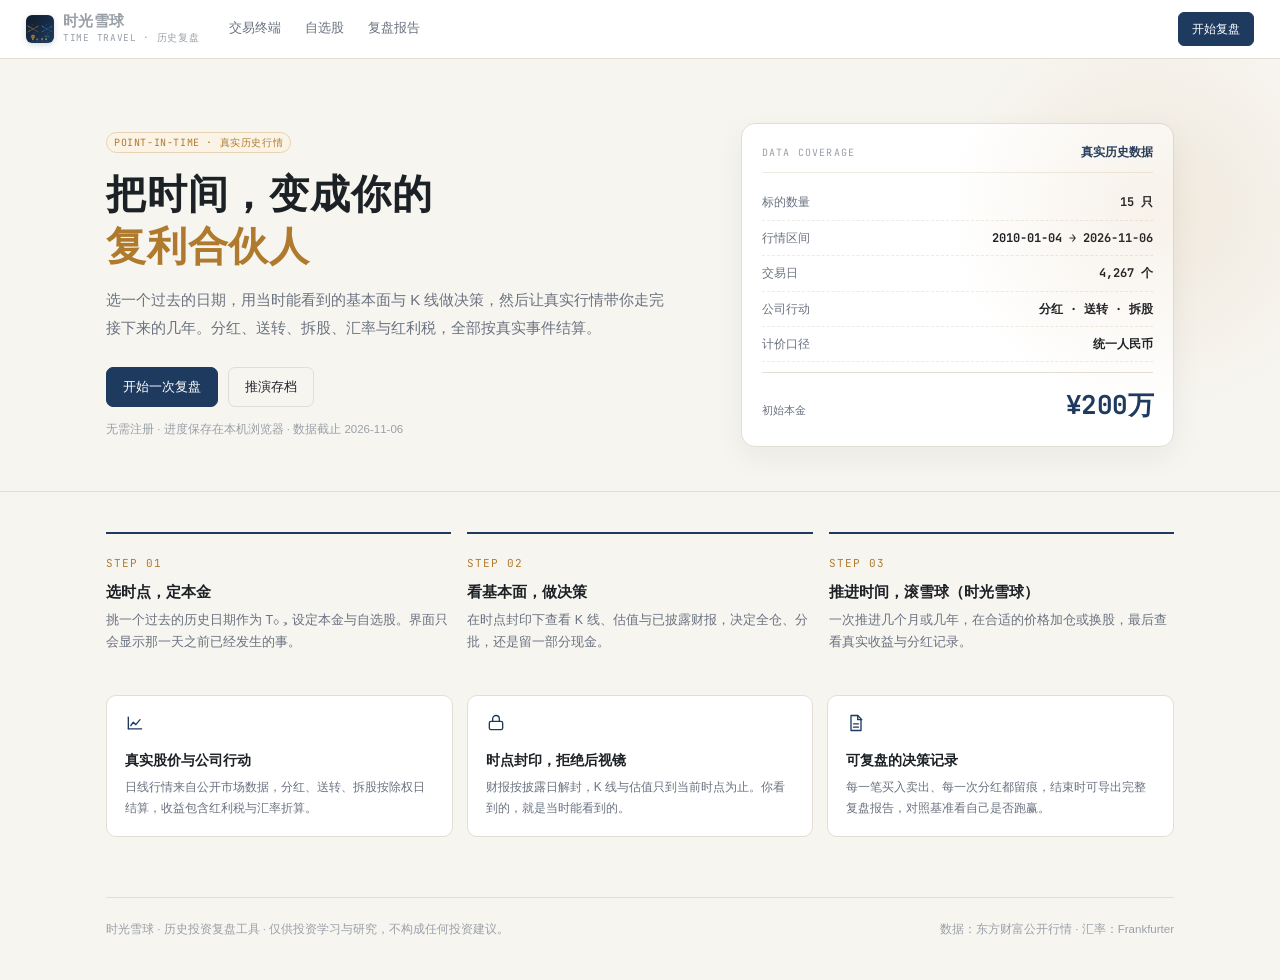
==== index.html @ 8feeda18 "自选股页新增标普500基准卡片：时点报价、日涨跌、近1年与复盘以来表现、90日迷你走势" ====
<!DOCTYPE html>
<html lang="zh-CN">
<head>
<meta charset="UTF-8">
<meta name="viewport" content="width=device-width, initial-scale=1.0">
<title>时光雪球 · 历史投资复盘</title>
<meta name="description" content="选一个过去的日期，用当时可见的基本面与 K 线做决策，让真实行情带你走完接下来的几年。">
<link rel="stylesheet" href="assets/css/app.css?v=20261208">
<link rel="icon" type="image/svg+xml" href="favicon.svg?v=20261208">
<link rel="icon" type="image/png" sizes="32x32" href="assets/img/favicon-32.png?v=20261208">
<link rel="icon" type="image/png" sizes="16x16" href="assets/img/favicon-16.png?v=20261208">
<link rel="apple-touch-icon" sizes="180x180" href="assets/img/apple-touch-icon.png?v=20261208">
<link rel="manifest" href="manifest.json?v=20261208">
<meta name="theme-color" content="#1E3A5F">
<meta name="apple-mobile-web-app-capable" content="yes">
<meta name="apple-mobile-web-app-status-bar-style" content="black-translucent">
<meta name="apple-mobile-web-app-title" content="时光雪球">
</head>
<body>

<header class="site-head" id="siteHead"></header>

<section class="hero">
  <div class="wrap hero-grid">
    <div>
      <span class="tag">POINT-IN-TIME · 真实历史行情</span>
      <h1>把时间，变成你的<br><em>复利合伙人</em></h1>
      <p class="lede">选一个过去的日期，用当时能看到的基本面与 K 线做决策，然后让真实行情带你走完接下来的几年。分红、送转、拆股、汇率与红利税，全部按真实事件结算。</p>
      <div class="actions">
        <a class="btn solid" href="setup.html" id="ctaStart">开始一次复盘</a>
        <a class="btn ghost hide" href="terminal.html" id="ctaResume">继续上次复盘</a>
        <button class="btn ghost" type="button" id="ctaSlots">推演存档</button>
      </div>
      <p class="hint">无需注册 · 进度保存在本机浏览器 · 数据截止 <span id="dataEnd">--</span></p>
    </div>
    <aside class="hero-panel">
      <div class="hp-head"><span>DATA COVERAGE</span><b id="hpState">真实历史数据</b></div>
      <div class="hp-row"><span>标的数量</span><b id="hpStocks">--</b></div>
      <div class="hp-row"><span>行情区间</span><b id="hpRange">--</b></div>
      <div class="hp-row"><span>交易日</span><b id="hpDays">--</b></div>
      <div class="hp-row"><span>公司行动</span><b>分红 · 送转 · 拆股</b></div>
      <div class="hp-row"><span>计价口径</span><b>统一人民币</b></div>
      <div class="hp-total"><span id="hpTotalLabel">初始本金</span><b id="hpTotal">--</b></div>
    </aside>
  </div>
</section>

<div class="wrap">
  <section class="steps">
    <div class="step">
      <div class="no">STEP 01</div>
      <h3>选时点，定本金</h3>
      <p>挑一个过去的历史日期作为 T₀，设定本金与自选股。界面只会显示那一天之前已经发生的事。</p>
    </div>
    <div class="step">
      <div class="no">STEP 02</div>
      <h3>看基本面，做决策</h3>
      <p>在时点封印下查看 K 线、估值与已披露财报，决定全仓、分批，还是留一部分现金。</p>
    </div>
    <div class="step">
      <div class="no">STEP 03</div>
      <h3>推进时间，滚雪球（时光雪球）</h3>
      <p>一次推进几个月或几年，在合适的价格加仓或换股，最后查看真实收益与分红记录。</p>
    </div>
  </section>

  <section class="features">
    <div class="feature">
      <svg viewBox="0 0 24 24"><path d="M4 19V5"/><path d="M4 19h16"/><path d="M7 15l3-4 3 3 5-6"/></svg>
      <h4>真实股价与公司行动</h4>
      <p>日线行情来自公开市场数据，分红、送转、拆股按除权日结算，收益包含红利税与汇率折算。</p>
    </div>
    <div class="feature">
      <svg viewBox="0 0 24 24"><rect x="4" y="10" width="16" height="10" rx="2"/><path d="M8 10V7a4 4 0 0 1 8 0v3"/></svg>
      <h4>时点封印，拒绝后视镜</h4>
      <p>财报按披露日解封，K 线与估值只到当前时点为止。你看到的，就是当时能看到的。</p>
    </div>
    <div class="feature">
      <svg viewBox="0 0 24 24"><path d="M6 3h8l4 4v14H6z"/><path d="M14 3v5h5"/><path d="M9 13h6M9 17h6"/></svg>
      <h4>可复盘的决策记录</h4>
      <p>每一笔买入卖出、每一次分红都留痕，结束时可导出完整复盘报告，对照基准看自己是否跑赢。</p>
    </div>
  </section>

  <footer class="foot">
    <span>时光雪球 · 历史投资复盘工具 · 仅供投资学习与研究，不构成任何投资建议。</span>
    <span>数据：东方财富公开行情 · 汇率：Frankfurter</span>
  </footer>
</div>

<div id="toast"></div>

<script src="assets/js/store.js?v=20261208"></script>
<script src="assets/js/market.js?v=20261208"></script>
<script src="assets/js/glossary.js?v=20261208"></script>
<script src="assets/js/engine.js?v=20261208"></script>
<script src="assets/js/ui.js?v=20261208"></script>
<script src="assets/js/pages/home.js?v=20261208"></script>
</body>
</html>
---- assets/css/app.css ----
/* 滚雪球 · 历史投资复盘 — 设计系统 */
@font-face{font-family:"JBMono";src:url("../fonts/JetBrainsMono-Regular.ttf") format("truetype");font-weight:400;font-display:swap}
@font-face{font-family:"JBMono";src:url("../fonts/JetBrainsMono-Bold.ttf") format("truetype");font-weight:700;font-display:swap}

:root{
  --bg:#F7F5F0;
  --bg2:#FFFFFF;
  --ink:#1C2126;
  --muted:#6A7280;
  --faint:#9AA0A8;
  --rule:#E3DED3;
  --rule2:#EFEBE2;
  --accent:#1E3A5F;
  --accent2:#B07A2E;
  --accent-soft:#EDF1F6;
  --accent2-soft:#FAF3E6;
  --up:#C0453B;
  --down:#2E7D5B;
  --mono:"JBMono","SF Mono",Menlo,Consolas,monospace;
  --sans:-apple-system,BlinkMacSystemFont,"PingFang SC","Hiragino Sans GB","Microsoft YaHei",sans-serif;
  --radius:10px;
  --shadow:0 10px 30px rgba(28,33,38,.06);
}

*{margin:0;padding:0;box-sizing:border-box}
html{scroll-behavior:smooth}
body{font-family:var(--sans);background:var(--bg);color:var(--ink);font-size:14px;line-height:1.7;-webkit-font-smoothing:antialiased}
a{color:var(--accent);text-decoration:none}
a:hover{text-decoration:underline}
button{font-family:inherit;cursor:pointer}
input,select{font-family:inherit}
::selection{background:var(--accent-soft)}
.up{color:var(--up)!important}
.down{color:var(--down)!important}
.mono{font-family:var(--mono)}
.hide{display:none!important}

/* ---------- 公共头部 ---------- */
.site-head{position:sticky;top:0;z-index:50;background:rgba(255,255,255,.94);backdrop-filter:blur(8px);border-bottom:1px solid var(--rule)}
.head-in{max-width:1440px;margin:0 auto;display:flex;align-items:center;gap:18px;padding:10px 26px;min-height:58px}
.brand{display:flex;align-items:center;gap:9px;color:var(--accent);flex:0 0 auto}
.brand svg{width:22px;height:22px;stroke:currentColor;fill:none;stroke-width:1.7;stroke-linecap:round;stroke-linejoin:round}
.brand img{width:28px;height:28px;border-radius:6px;object-fit:contain;box-shadow:0 2px 6px rgba(30,58,95,.18);background:var(--bg2)}
.brand b{font-size:15px;font-weight:800;letter-spacing:.4px;display:block;line-height:1.2}
.brand span{font-family:var(--mono);font-size:9.5px;color:var(--faint);letter-spacing:.7px;display:block}
.nav{display:flex;gap:2px;flex:1 1 auto;min-width:0;overflow-x:auto;scrollbar-width:none}
.nav::-webkit-scrollbar{display:none}
.nav a{color:var(--muted);font-size:12.5px;padding:5px 11px;border-radius:6px;white-space:nowrap}
.nav a:hover{background:var(--rule2);color:var(--ink);text-decoration:none}
.nav a.on{color:var(--accent);background:var(--accent-soft);font-weight:600}
.head-meta{display:flex;align-items:center;gap:14px;flex:0 0 auto}
.hm{text-align:right;line-height:1.35}
.hm span{display:block;font-size:9.5px;color:var(--faint);letter-spacing:.5px}
.hm b{font-family:var(--mono);font-size:13px;color:var(--ink);font-weight:700}
.hm b.accent{color:var(--accent)}
.hm b.up{color:var(--up)}
.hm b.down{color:var(--down)}
.head-cta{font-size:12px;padding:6px 13px;border-radius:6px;background:var(--accent);color:#fff;border:1px solid var(--accent);white-space:nowrap}
.head-cta:hover{background:#18304E;text-decoration:none}

/* ---------- 通用 ---------- */
.wrap{max-width:1120px;margin:0 auto;padding:0 26px}
.btn{display:inline-flex;align-items:center;justify-content:center;gap:6px;border:1px solid var(--rule);background:#fff;color:var(--ink);font-size:13px;padding:8px 16px;border-radius:7px;transition:all .15s}
.btn:hover{border-color:#C8BFAB;text-decoration:none}
.btn.solid{background:var(--accent);border-color:var(--accent);color:#fff}
.btn.solid:hover{background:#18304E}
.btn.gold{background:var(--accent2);border-color:var(--accent2);color:#fff}
.btn.gold:hover{background:#976726}
.btn.ghost{background:transparent}
.btn:disabled{opacity:.45;cursor:not-allowed}
.btn svg{width:14px;height:14px;stroke:currentColor;fill:none;stroke-width:1.8;stroke-linecap:round;stroke-linejoin:round}
.small{font-size:11.5px;color:var(--muted)}
.tag{display:inline-flex;align-items:center;gap:4px;font-family:var(--mono);font-size:10px;letter-spacing:.6px;color:var(--accent2);border:1px solid #E7D3B3;background:var(--accent2-soft);padding:1px 7px;border-radius:99px}
.card{background:var(--bg2);border:1px solid var(--rule);border-radius:var(--radius)}
.sec-title{display:flex;align-items:baseline;justify-content:space-between;gap:12px;margin-bottom:12px}
.sec-title h2{font-size:17px;font-weight:800;letter-spacing:.3px}
.sec-title p{font-size:12px;color:var(--muted)}

/* ---------- 首页 ---------- */
.hero{padding:64px 0 44px;border-bottom:1px solid var(--rule);position:relative;overflow:hidden}
.hero::after{content:"";position:absolute;right:-80px;top:-60px;width:420px;height:420px;border-radius:50%;background:radial-gradient(circle,rgba(176,122,46,.10),transparent 68%);pointer-events:none}
.hero-grid{display:grid;grid-template-columns:minmax(0,1.15fr) minmax(0,.85fr);gap:48px;align-items:center}
.hero h1{font-size:40px;line-height:1.28;font-weight:800;letter-spacing:.8px;margin:16px 0 14px}
.hero h1 em{font-style:normal;color:var(--accent2)}
.hero .lede{font-size:15px;color:var(--muted);max-width:560px;line-height:1.85}
.hero .actions{display:flex;gap:10px;margin-top:26px;flex-wrap:wrap}
.hero .hint{margin-top:13px;font-size:11.5px;color:var(--faint)}
.hero-panel{background:#fff;border:1px solid var(--rule);border-radius:14px;box-shadow:var(--shadow);padding:18px 20px}
.hp-head{display:flex;align-items:center;justify-content:space-between;border-bottom:1px solid var(--rule2);padding-bottom:10px;margin-bottom:12px}
.hp-head span{font-family:var(--mono);font-size:10px;letter-spacing:1.2px;color:var(--faint)}
.hp-head b{font-size:12px;color:var(--accent)}
.hp-row{display:flex;justify-content:space-between;align-items:center;padding:7px 0;border-bottom:1px dashed var(--rule2);font-size:12px}
.hp-row:last-child{border-bottom:0}
.hp-row span{color:var(--muted)}
.hp-row b{font-family:var(--mono);font-weight:700}
.hp-total{display:flex;justify-content:space-between;align-items:baseline;margin-top:10px;padding-top:10px;border-top:1px solid var(--rule)}
.hp-total span{font-size:11px;color:var(--muted)}
.hp-total b{font-family:var(--mono);font-size:26px;color:var(--accent);letter-spacing:-.5px}
.steps{display:grid;grid-template-columns:repeat(3,1fr);gap:16px;padding:40px 0 8px}
.step{padding:20px 0 0;border-top:2px solid var(--accent)}
.step .no{font-family:var(--mono);font-size:11px;color:var(--accent2);letter-spacing:1px}
.step h3{font-size:15px;margin:7px 0 5px;font-weight:700}
.step p{font-size:12.5px;color:var(--muted);line-height:1.75}
.features{display:grid;grid-template-columns:repeat(3,1fr);gap:14px;padding:34px 0 60px}
.feature{background:#fff;border:1px solid var(--rule);border-radius:var(--radius);padding:17px 18px}
.feature svg{width:20px;height:20px;stroke:var(--accent);fill:none;stroke-width:1.6;stroke-linecap:round;stroke-linejoin:round;margin-bottom:9px}
.feature h4{font-size:13.5px;margin-bottom:4px}
.feature p{font-size:12px;color:var(--muted);line-height:1.75}
.foot{border-top:1px solid var(--rule);padding:22px 0 40px;font-size:11.5px;color:var(--faint);display:flex;justify-content:space-between;gap:16px;flex-wrap:wrap}

/* ---------- 新建复盘 ---------- */
.setup{max-width:780px;margin:0 auto;padding:44px 26px 70px}
.setup h1{font-size:26px;font-weight:800;letter-spacing:.5px}
.setup > p{color:var(--muted);font-size:13px;margin:6px 0 26px}
.form-card{background:#fff;border:1px solid var(--rule);border-radius:12px;padding:22px 24px;margin-bottom:14px}
.form-card h2{font-size:13px;font-weight:700;letter-spacing:.4px;margin-bottom:14px;display:flex;align-items:center;gap:8px}
.form-card h2 .no{font-family:var(--mono);font-size:10.5px;color:var(--accent2)}
.field-row{display:grid;grid-template-columns:1fr 1fr;gap:16px}
.field{display:flex;flex-direction:column;gap:5px}
.field label{font-size:11px;color:var(--muted);letter-spacing:.4px}
.field input{font-family:var(--mono);font-size:13px;padding:8px 10px;border:1px solid var(--rule);border-radius:6px;background:#FCFBF8;color:var(--ink)}
.field input:focus{outline:none;border-color:var(--accent);background:#fff}
.field .sub{font-size:10.5px;color:var(--faint)}
.pick-search{position:relative;margin-bottom:10px}
.pick-search input{width:100%;padding:8px 10px;border:1px solid var(--rule);border-radius:6px;background:#FCFBF8;font-size:12px}
.pick-search input:focus{outline:none;border-color:var(--accent);background:#fff}
.pick-results{position:absolute;left:0;right:0;top:calc(100% + 4px);z-index:20;background:#fff;border:1px solid var(--rule);border-radius:8px;box-shadow:var(--shadow);max-height:240px;overflow-y:auto}
.pick-results.hide{display:none}
.pick-row{display:flex;align-items:center;gap:8px;padding:8px 12px;font-size:12px;cursor:pointer;border-bottom:1px solid var(--rule2)}
.pick-row:last-child{border-bottom:0}
.pick-row:hover{background:#FBFAF6}
.pick-row b{font-weight:600}
.pick-row span{font-family:var(--mono);font-size:10px;color:var(--faint)}
.pick-row em{margin-left:auto;font-style:normal;font-size:11px;color:var(--accent)}
.chips{display:flex;flex-wrap:wrap;gap:7px}
.pick-chip{display:inline-flex;align-items:center;gap:7px;border:1px solid var(--rule);background:#FBFAF7;border-radius:99px;padding:4px 6px 4px 11px;font-size:11.5px}
.pick-chip b{font-weight:600}
.pick-chip span{font-family:var(--mono);font-size:9.5px;color:var(--faint)}
.pick-chip button{border:0;background:transparent;color:var(--faint);font-size:14px;line-height:1;padding:0 3px}
.pick-chip button:hover{color:var(--up)}
.setup-actions{display:flex;justify-content:space-between;align-items:center;gap:14px;margin-top:20px}
.setup-actions .tip{font-size:11px;color:var(--faint)}
.form-card .sub.inline{font-size:10.5px;color:var(--faint);font-weight:400;margin-left:6px}

/* step 03 运行模式 */
.mode-row{display:grid;grid-template-columns:repeat(3,1fr);gap:10px}
.mode-item{border:1.5px solid var(--rule);border-radius:8px;padding:12px 14px;cursor:pointer;transition:border-color .15s,background .15s;display:flex;flex-direction:column;gap:3px}
.mode-item b{font-size:12.5px;color:var(--accent);font-weight:700}
.mode-item span{font-size:10.5px;color:var(--muted);line-height:1.5}
.mode-item input{display:none}
.mode-item.on{border-color:var(--accent);background:rgba(30,58,95,.05)}

.preset-box{margin-top:16px;border:1px dashed var(--rule);border-radius:8px;padding:12px 14px;background:#FBFAF7}
.preset-head{display:flex;justify-content:space-between;align-items:center;margin-bottom:8px;font-size:11px;color:var(--muted);font-weight:600}
.preset-note{font-size:10.5px;color:var(--faint);margin:10px 0 0;line-height:1.6}
.preset-list{display:flex;flex-direction:column;gap:8px}

.preset-row{border:1px solid var(--rule);border-radius:6px;padding:10px 12px;background:#fff;display:flex;align-items:center;gap:10px}
.preset-row .pr-toggle{width:14px;height:14px;accent-color:var(--accent);cursor:pointer}
.preset-row .pr-color{width:14px;height:14px;border-radius:3px;border:1px solid rgba(0,0,0,.12);flex-shrink:0}
.preset-row .pr-main{flex:1;min-width:0}
.preset-row .pr-main b{font-size:12px;color:var(--accent);display:block;margin-bottom:2px}
.preset-row .pr-main span{font-size:10.5px;color:var(--muted);line-height:1.5}
.preset-row .pr-del{border:0;background:transparent;color:var(--faint);font-size:15px;cursor:pointer;padding:0 4px}
.preset-row .pr-del:hover{color:var(--up)}
.preset-row.disabled{opacity:.45}

@media (max-width:640px){
  .mode-row{grid-template-columns:1fr}
}

/* ---------- 终端 ---------- */
.term{max-width:1440px;margin:0 auto;padding:12px 20px 16px;display:flex;flex-direction:column;gap:10px}
.acct-strip{display:grid;grid-template-columns:repeat(7,minmax(0,1fr)) auto;gap:10px;background:#fff;border:1px solid var(--rule);border-radius:10px;padding:10px 16px}
.god-bar{display:flex;align-items:center;gap:6px;flex-wrap:wrap;padding:7px 14px;border-top:1px solid var(--rule2);background:#FBFAF7;font-size:11px;color:var(--muted)}
.god-ttl{font-size:10px;letter-spacing:.5px;color:var(--accent);border:1px solid var(--accent-soft);background:var(--accent-soft);border-radius:4px;padding:2px 7px;font-weight:700}
.god-sel{height:26px;font-size:11px;padding:0 6px}
.god-x{width:62px;height:26px;font-family:var(--mono);font-size:11px;text-align:center;border:1px solid var(--rule);border-radius:5px;background:#fff;color:var(--ink)}
.god-op{color:var(--faint)}
.god-bar button{height:26px;padding:0 10px;font-size:11px;border:1px solid var(--rule);border-radius:5px;background:#fff;color:var(--muted);cursor:pointer}
.god-bar button:hover{border-color:var(--accent);color:var(--accent)}
.god-bar button.on{background:var(--accent);border-color:var(--accent);color:#fff}
.god-tip{margin-left:auto;font-size:10px;color:var(--faint)}
.acct{display:flex;flex-direction:column;gap:1px;min-width:0}
.acct span{font-size:9.5px;color:var(--faint);letter-spacing:.6px}
.acct b{font-family:var(--mono);font-size:15px;font-weight:700;white-space:nowrap;overflow:hidden;text-overflow:ellipsis}
.acct b.accent{color:var(--accent)}
.acct b.up{color:var(--up)}
.acct b.down{color:var(--down)}
.acct-opt{justify-content:center;align-items:flex-start;gap:4px;cursor:pointer;padding-left:12px;border-left:1px solid var(--rule)}
.acct-opt input{width:14px;height:14px;margin:0;accent-color:var(--accent);cursor:pointer}
.acct-opt i{font-style:normal;font-size:9.5px;color:var(--faint);letter-spacing:.4px;white-space:nowrap}
.timebar{display:flex;align-items:center;gap:12px;background:#fff;border:1px solid var(--rule);border-radius:10px;padding:9px 14px;flex-wrap:wrap}
.tb-date{display:flex;flex-direction:column;line-height:1.2;flex:0 0 auto}
.tb-date span{font-size:9px;color:var(--faint);letter-spacing:.6px}
.tb-date b{font-family:var(--mono);font-size:15px;color:var(--accent)}
.tb-slider{flex:1 1 240px;display:flex;align-items:center;gap:8px;min-width:150px}
.tb-slider input[type=range]{flex:1;accent-color:var(--accent);height:4px}
.tb-slider .end{font-family:var(--mono);font-size:9.5px;color:var(--faint)}
.tb-quick{display:flex;gap:5px;flex-wrap:wrap}
.tb-quick button{font-size:10.5px;padding:4px 9px;border:1px solid var(--rule);background:#fff;border-radius:5px;color:var(--muted)}
.tb-quick button:hover{border-color:var(--accent);color:var(--accent)}
.tb-quick button.gold{border-color:#E7D3B3;background:var(--accent2-soft);color:var(--accent2)}
.tb-quick input[type=date]{font-family:var(--mono);font-size:10.5px;border:1px solid var(--rule);background:#fff;border-radius:5px;padding:3px 6px;color:var(--accent)}
.tb-wait{display:flex;align-items:center;gap:3px;font-size:10px;color:var(--faint);border:1px solid var(--rule2);background:#FCFBF8;border-radius:5px;padding:2px 6px}
.tb-wait input[type=number]{width:34px;font-family:var(--mono);font-size:10.5px;border:1px solid var(--rule);background:#fff;border-radius:4px;padding:2px 3px;color:var(--ink);text-align:center}
.tb-wait button{font-size:10px;padding:3px 9px;border:1px solid var(--accent);background:var(--accent);color:#fff;border-radius:4px;line-height:1.3}
.tb-wait button:hover{background:#162C48}
.tb-quick button.play{border-color:#C6DDD2;background:#EDF5F0;color:#2E7D5B}
.tb-quick button.play.on{background:#2E7D5B;border-color:#2E7D5B;color:#fff}
.tb-quick button.play:hover{opacity:.88}
.wc-act button:disabled{opacity:.4;cursor:not-allowed}
.term-grid{display:grid;grid-template-columns:minmax(0,1fr) 340px;gap:10px;min-height:0;align-items:start}
.term-left{display:flex;flex-direction:column;gap:10px;min-width:0}
.chart-card{background:#fff;border:1px solid var(--rule);border-radius:10px;padding:10px 12px 4px;display:flex;flex-direction:column;min-height:0}
.chart-head{display:flex;align-items:flex-start;justify-content:space-between;gap:12px;flex-wrap:wrap;padding-bottom:6px}
.chart-head h1{font-size:13.5px;font-weight:700}
.chart-head p{font-size:10px;color:var(--faint);margin-top:2px}
.chart-tools{display:flex;align-items:center;gap:6px;flex-wrap:wrap}
.select{font-family:var(--mono);font-size:10.5px;border:1px solid var(--rule);background:#FBFAF7;border-radius:5px;padding:3px 6px;color:var(--accent);max-width:170px}
.seg{display:inline-flex;border:1px solid var(--rule);border-radius:6px;overflow:hidden;background:#fff}
.seg button{border:0;border-right:1px solid var(--rule);background:#fff;color:var(--muted);font-size:10px;padding:3px 8px}
.seg button:last-child{border-right:0}
.seg button.on{background:var(--accent);color:#fff}
.growth-period{align-self:center}
.growth-metric{display:flex;gap:8px;margin:10px 0 6px}
.growth-metric button{flex:1;text-align:left;border:1px solid var(--rule);background:#FBFAF7;border-radius:7px;padding:8px 10px;color:var(--muted);font-size:11px;font-family:var(--mono);line-height:1.4}
.growth-metric button b{display:block;font-size:15px;color:var(--ink);font-weight:600;margin-top:3px;font-family:var(--mono)}
.growth-metric button.on{border-color:var(--accent);background:#fff}
.growth-metric button.on b{color:var(--accent)}
.chip{font-family:var(--mono);font-size:9.5px;color:var(--muted);border:1px solid var(--rule);background:#FBFAF7;border-radius:4px;padding:1px 6px;white-space:nowrap}
.chip-tog{cursor:pointer;transition:color .15s,border-color .15s,background .15s}
.chip-tog:hover{color:var(--ink);border-color:var(--rule2)}
.chip-tog.on{color:var(--accent);border-color:rgba(30,58,95,.38);background:rgba(30,58,95,.06)}
.chip-tog.on::before{content:"";display:inline-block;width:9px;border-top:1.4px dashed #8A93A0;vertical-align:2px;margin-right:4px}
.legend-dot{display:inline-block;width:6px;height:6px;border-radius:50%;margin-right:3px;vertical-align:1px}
.legend-dot.b{background:var(--up)}
.legend-dot.s{background:var(--down)}
#chart{width:100%;height:440px}
.ledger{background:#fff;border:1px solid var(--rule);border-radius:10px;overflow:hidden;flex:0 0 196px;display:flex;flex-direction:column;min-width:0}
.term-left{min-width:0}
.ledger-head{display:flex;align-items:center;justify-content:space-between;gap:10px;padding:7px 12px;border-bottom:1px solid var(--rule2);background:#FBFAF7}
.tabs{display:flex;gap:2px}
.tabs button{border:0;background:transparent;color:var(--muted);font-size:11px;padding:3px 9px;border-radius:4px}
.tabs button.on{background:#fff;color:var(--accent);font-weight:600;box-shadow:0 1px 2px rgba(0,0,0,.06)}
.ledger-meta{font-family:var(--mono);font-size:9.5px;color:var(--faint)}
.ledger-body{flex:1 1 auto;overflow:auto}
.ledger table{width:100%;border-collapse:collapse;font-size:10.5px}
.ledger th{position:sticky;top:0;background:#fff;color:var(--faint);font-weight:600;font-size:9.5px;letter-spacing:.4px;text-align:left;padding:5px 10px;border-bottom:1px solid var(--rule2);white-space:nowrap;z-index:1}
.ledger td{padding:5px 10px;border-bottom:1px solid #F6F3EC;white-space:nowrap}
.ledger td.n,.ledger th.n{font-family:var(--mono);text-align:right}
.ledger td .code{font-family:var(--mono);font-size:9px;color:var(--faint);display:block;line-height:1.2}
.ledger .buy{color:var(--up);font-weight:600}
.ledger .sell{color:var(--down);font-weight:600}
.lbtn{font-size:9.5px;padding:2px 7px;border-radius:4px;border:1px solid var(--rule);background:#fff;color:var(--muted);margin-left:3px}
.lbtn.buy-b{color:var(--up);border-color:#E8C9C5}
.lbtn.sell-b{color:var(--down);border-color:#C6DDD2}
.empty{padding:18px;text-align:center;color:var(--faint);font-size:11px}

/* 右侧估值栏 */
.panel{background:#fff;border:1px solid var(--rule);border-radius:10px;padding:12px 14px}
.panel-head{display:flex;align-items:baseline;justify-content:space-between;gap:8px;margin:2px 0 8px}
.panel-head span{font-size:9.5px;letter-spacing:1.1px;color:var(--faint);font-family:var(--mono)}
.panel-head em{font-size:9px;color:var(--faint);font-style:normal}
.v-grid{display:grid;grid-template-columns:1fr 1fr;gap:7px}
.v-card{border:1px solid var(--rule2);border-radius:7px;padding:7px 9px;background:#FBFAF7}
.v-card .k{font-size:9.5px;color:var(--muted)}
.v-card .n{font-family:var(--mono);font-size:16px;font-weight:700;color:var(--accent);line-height:1.3}
.v-card .s{font-size:9px;color:var(--faint)}
/* ROE：当下 + 近 1/3/5 年 */
.roe-row{display:grid;grid-template-columns:1.05fr 1.95fr;gap:7px;margin-top:7px}
.roe-main{border:1px solid var(--rule2);border-radius:7px;padding:7px 9px;background:#FBFAF7}
.roe-main .k{font-size:9.5px;color:var(--muted)}
.roe-main .n{font-family:var(--mono);font-size:16px;font-weight:700;color:var(--accent);line-height:1.3}
.roe-main .s{font-size:9px;color:var(--faint)}
.roe-past{display:grid;grid-template-columns:repeat(3,1fr);border:1px solid var(--rule2);border-radius:7px;background:#FBFAF7;padding:7px 0}
.roe-past>div{padding:0 9px;border-left:1px dashed var(--rule2);display:flex;flex-direction:column;justify-content:center}
.roe-past>div:first-child{border-left:0}
.roe-past span{font-size:9px;color:var(--muted);line-height:1.3}
.roe-past b{font-family:var(--mono);font-size:14px;font-weight:700;color:var(--ink);line-height:1.35}
.roe-past i{font-size:8.5px;font-style:normal;color:var(--faint);line-height:1.2}
@media (max-width:720px){
  .roe-row{grid-template-columns:1fr}
  .roe-past{border-top:0}
}
#growth{height:104px;margin:2px 0 8px}
.table-wrap{max-height:150px;overflow:auto;border:1px solid var(--rule2);border-radius:6px;margin-bottom:10px}
.table-wrap table{width:100%;border-collapse:collapse;font-size:10px}
.table-wrap th{position:sticky;top:0;background:#FBFAF7;color:var(--faint);font-weight:600;text-align:left;padding:4px 8px;border-bottom:1px solid var(--rule2);white-space:nowrap;font-size:9px}
.table-wrap td{padding:4px 8px;border-bottom:1px solid #F6F3EC;white-space:nowrap}
.table-wrap td.n,.table-wrap th.n{font-family:var(--mono);text-align:right}
#curve{height:112px;margin-top:2px}

/* 底部交易条 */
.dock{position:sticky;bottom:0;z-index:40;background:rgba(255,255,255,.96);backdrop-filter:blur(8px);border-top:1px solid var(--rule);display:flex;align-items:center;gap:14px;padding:8px 22px;flex-wrap:wrap}
.dock .target{font-size:11px;color:var(--muted);flex:0 0 auto}
.dock .target b{color:var(--accent);font-size:12px}
.dock input[type=number]{width:86px;font-family:var(--mono);font-size:12px;padding:5px 7px;border:1px solid var(--rule);border-radius:5px;background:#FCFBF8;text-align:right}
.dock .act{font-size:12px;padding:6px 16px;border-radius:6px;border:1px solid var(--rule);background:#fff}
.dock .act.buy{color:var(--up);border-color:#E3BDB8}
.dock .act.buy:hover{background:#FDF4F3}
.dock .act.sell{color:var(--down);border-color:#BCD9CC}
.dock .act.sell:hover{background:#F2F9F5}
.dock .drip{margin-left:auto;display:flex;align-items:center;gap:6px;font-size:10.5px;color:var(--muted)}
.dock .drip input{accent-color:var(--accent)}
.dock .deal-info{flex:1 1 100%;display:flex;align-items:baseline;gap:16px;flex-wrap:wrap;font-family:var(--mono);font-size:11px;color:var(--muted);padding:0 2px 7px;border-bottom:1px solid var(--rule2);margin-bottom:1px}
.dock .deal-info b{color:var(--ink);font-weight:600}
.dock .deal-info .k{color:var(--faint);font-size:10px;font-family:inherit}
.dock .deal-info .warn{color:var(--up)}
.dock .deal-info .warn b{color:var(--up)}
.dock .deal-info .pos{color:var(--down)}
.dock a{font-size:11px}

/* ---------- 自选股页 ---------- */
.wl-page{max-width:1240px;margin:0 auto;padding:28px 24px 60px}
.wl-head{display:flex;align-items:flex-end;justify-content:space-between;gap:20px;flex-wrap:wrap;border-bottom:1px solid var(--rule);padding-bottom:16px;margin-bottom:18px}
.wl-head h1{font-size:24px;font-weight:800}
.wl-head p{font-size:12px;color:var(--muted);margin-top:3px}
.wl-search{position:relative;width:320px;max-width:100%}
.wl-search input{width:100%;padding:8px 10px;border:1px solid var(--rule);border-radius:6px;background:#fff;font-size:12px}
.wl-search input:focus{outline:none;border-color:var(--accent)}
.wl-meta{display:flex;justify-content:space-between;font-family:var(--mono);font-size:10.5px;color:var(--faint);margin-bottom:12px}
.wl-timebar{margin-bottom:12px}
.wl-grid{display:grid;grid-template-columns:repeat(auto-fill,minmax(262px,1fr));gap:12px}
.wcard{border:1px solid var(--rule);border-radius:10px;background:#fff;padding:14px 15px 12px;transition:border-color .15s,box-shadow .15s;display:flex;flex-direction:column}
.wcard:hover{border-color:#C8BFAB;box-shadow:var(--shadow)}
.wcard.on{border-color:var(--accent);box-shadow:inset 0 0 0 1px var(--accent)}
.wc-top{display:flex;align-items:baseline;gap:6px;flex-wrap:wrap}
.wc-top b{font-size:14px}
.wc-top span{font-family:var(--mono);font-size:9px;color:var(--faint)}
.wc-chg{margin-left:auto;font-family:var(--mono);font-size:10.5px}
.wc-price{font-family:var(--mono);font-size:25px;font-weight:700;letter-spacing:-.5px;margin:6px 0 9px;line-height:1.1}
.wc-price small{font-family:var(--sans);font-size:9.5px;color:var(--faint);font-weight:400;margin-left:4px}
.wc-fund{display:grid;grid-template-columns:repeat(3,1fr);gap:8px;border-top:1px dashed var(--rule2);padding-top:8px}
.wf{min-width:0}
.wf span{display:block;font-size:9px;color:var(--faint);letter-spacing:.3px;white-space:nowrap}
.wf b{display:block;font-family:var(--mono);font-size:14px;font-weight:700;line-height:1.3;color:var(--ink);letter-spacing:-.2px}
.wf em{display:block;font-family:var(--mono);font-size:9px;font-style:normal;color:var(--muted);white-space:nowrap}
.wc-mark{display:flex;align-items:center;gap:7px;margin-top:9px;flex-wrap:wrap;min-height:18px}
.badge{font-size:9.5px;padding:1px 7px;border-radius:20px;border:1px solid;line-height:1.65;white-space:nowrap}
.badge.low{color:var(--down);background:#EAF3EE;border-color:#C6DDD2}
.badge.mid{color:var(--accent);background:var(--accent-soft);border-color:#D3DEEC}
.badge.high{color:var(--up);background:#FBEDEB;border-color:#E8C9C5}
.badge.none{color:var(--faint);background:#FAF9F6;border-color:var(--rule)}
.wc-mark .grow{font-family:var(--mono);font-size:9px;color:var(--muted);white-space:nowrap;overflow:hidden;text-overflow:ellipsis}
.wc-hold{display:grid;grid-template-columns:repeat(3,1fr);gap:6px;border-top:1px dashed var(--rule2);padding-top:8px;margin-top:9px}
.wc-hold span{font-size:9px;color:var(--faint);white-space:nowrap}
.wc-hold b{display:block;font-family:var(--mono);font-size:11px;font-weight:600;color:var(--ink);letter-spacing:-.2px}
.wc-act{display:flex;gap:6px;margin-top:auto;padding-top:10px;align-items:center}
.wc-act button{font-size:10.5px;padding:3px 10px;border-radius:4px;border:1px solid var(--rule);background:#fff;color:var(--muted)}
.wc-act button.buy{color:var(--up);border-color:#E8C9C5}
.wc-act button.sell{color:var(--down);border-color:#C6DDD2}
.wc-act button.rm{margin-left:auto;color:var(--faint);border-color:transparent;background:transparent}
.wc-act button.rm:hover{color:var(--up)}
.wc-act .lot{font-family:var(--mono);font-size:9.5px;color:var(--faint)}
.idx-card{background:linear-gradient(180deg,#FBFAF6,#fff 62%);border-style:dashed;border-color:#DCD5C6}
.idx-spark{display:block;width:100%;height:44px;margin:0 0 8px}
.idx-spark polyline{fill:none;stroke:var(--accent);stroke-width:1.3;stroke-linejoin:round;opacity:.42}
.idx-stats{display:grid;grid-template-columns:repeat(3,1fr);gap:6px;border-top:1px dashed var(--rule2);padding-top:8px}
.idx-stats span{font-size:9px;color:var(--faint);white-space:nowrap}
.idx-stats b{display:block;font-family:var(--mono);font-size:11.5px;font-weight:600;color:var(--ink);letter-spacing:-.2px}
.idx-note{margin-top:8px;font-family:var(--mono);font-size:9px;color:var(--faint)}

/* ---------- 复盘页 ---------- */
.review{max-width:1180px;margin:0 auto;padding:30px 24px 70px}
.review-head{display:flex;align-items:flex-end;justify-content:space-between;gap:18px;flex-wrap:wrap;border-bottom:1px solid var(--rule);padding-bottom:18px;margin-bottom:18px}
.review-head h1{font-size:26px;font-weight:800;letter-spacing:.4px}
.review-head p{font-size:12px;color:var(--muted);margin-top:4px}
.rv-actions{display:flex;gap:8px;flex-wrap:wrap}
.kpis{display:grid;grid-template-columns:repeat(5,1fr);gap:10px;margin-bottom:14px}
.kpi{background:#fff;border:1px solid var(--rule);border-radius:9px;padding:12px 14px}
.kpi span{font-size:9.5px;color:var(--faint);letter-spacing:.5px;display:block}
.kpi b{font-family:var(--mono);font-size:22px;font-weight:700;color:var(--accent);letter-spacing:-.4px;display:block;margin-top:2px}
.kpi em{font-style:normal;font-size:10px;color:var(--muted)}
.rv-grid{display:grid;grid-template-columns:minmax(0,1.5fr) minmax(0,1fr);gap:12px;margin-bottom:14px}
.rv-card{background:#fff;border:1px solid var(--rule);border-radius:10px;padding:14px 16px}
.rv-card h3{font-size:11px;font-family:var(--mono);letter-spacing:.8px;color:var(--faint);font-weight:600;margin-bottom:10px;display:flex;justify-content:space-between;gap:8px}
.rv-card h3 span{font-family:var(--mono);font-size:10px;color:var(--faint);font-weight:400;letter-spacing:0}
#rvCurve{height:430px}
#rvMark{height:300px}
.rv-curve-card,.rv-ops-card{margin-bottom:14px}
.rv-ops{max-height:none}
.op-row{display:grid;grid-template-columns:96px minmax(0,1fr) auto;gap:14px;padding:10px 0;border-bottom:1px solid #F6F3EC;align-items:start}
.op-row:last-child{border-bottom:0}
.op-when{font-family:var(--mono);font-size:11px;color:var(--muted);line-height:1.5}
.op-when b{display:block;color:var(--ink);font-weight:600}
.op-when .tag{display:inline-block;margin-top:3px;font-size:9.5px;padding:1px 6px;border-radius:3px;background:var(--accent-soft);color:var(--accent);letter-spacing:.3px}
.op-when .tag.sell{background:#FBEAE8;color:var(--up)}
.op-main{font-size:12px;color:var(--ink);line-height:1.6}
.op-main .t{font-weight:600}
.op-main .q{font-family:var(--mono);font-size:11px;color:var(--muted);margin-left:6px}
.op-note{margin-top:3px;font-size:11px;color:var(--muted);line-height:1.65}
.op-note b{color:var(--ink);font-weight:600}
.op-amt{font-family:var(--mono);font-size:12px;color:var(--muted);text-align:right;white-space:nowrap}
.rv-list{max-height:300px;overflow:auto}
.rv-list table{width:100%;border-collapse:collapse;font-size:11px}
.rv-list th{position:sticky;top:0;background:#fff;color:var(--faint);font-weight:600;font-size:9.5px;text-align:left;padding:5px 8px;border-bottom:1px solid var(--rule2);white-space:nowrap}
.rv-list td{padding:5px 8px;border-bottom:1px solid #F6F3EC;white-space:nowrap}
.rv-list td.n,.rv-list th.n{font-family:var(--mono);text-align:right}
.rv-foot{margin-top:22px;display:flex;justify-content:space-between;gap:16px;flex-wrap:wrap;font-size:10.5px;color:var(--faint);border-top:1px solid var(--rule);padding-top:12px}
.rv-style{margin-bottom:14px}
.rv-style .sty-tags{display:flex;gap:6px;flex-wrap:wrap;margin-bottom:10px}
.rv-style .sty-tag{font-size:10.5px;padding:3px 9px;border-radius:20px;border:1px solid var(--rule);color:var(--muted);background:#FBFAF7}
.rv-style .sty-tag.hi{border-color:var(--accent);color:var(--accent);background:var(--accent-soft)}
.rv-style .sty-tag.warn{border-color:#D8C3A5;color:#8A5A1E;background:#FBF4E9}
.rv-style .sty-grid{display:grid;grid-template-columns:repeat(auto-fit,minmax(104px,1fr));gap:10px;margin-bottom:10px}
.rv-style .sty-item{min-width:0}
.rv-style .sty-item span{display:block;font-size:9px;color:var(--faint);letter-spacing:.5px}
.rv-style .sty-item b{font-family:var(--mono);font-size:14px;font-weight:700;color:var(--ink);white-space:nowrap}
.rv-style .sty-note{font-size:11px;line-height:1.7;color:var(--muted)}
.rv-style .sty-note b{color:var(--ink)}

/* toast */
#toast{position:fixed;left:50%;bottom:24px;transform:translateX(-50%) translateY(16px);background:#1C2126;color:#fff;font-size:12px;padding:9px 16px;border-radius:7px;box-shadow:0 8px 24px rgba(0,0,0,.18);opacity:0;pointer-events:none;transition:all .22s;z-index:100;max-width:90vw}
#toast.on{opacity:1;transform:translateX(-50%) translateY(0)}

/* ---------- 响应式 ---------- */
@media (max-width:1180px){
  .term-grid{grid-template-columns:minmax(0,1fr) 300px}
  .acct-strip{grid-template-columns:repeat(3,1fr)}
  .acct-opt{padding-left:0;border-left:0;grid-column:1/-1;flex-direction:row;align-items:center;gap:6px}
  .kpis{grid-template-columns:repeat(3,1fr)}
  .rv-grid{grid-template-columns:1fr}
}
@media (max-width:900px){
  .hero-grid{grid-template-columns:1fr;gap:26px}
  .hero h1{font-size:32px}
  .features,.steps{grid-template-columns:1fr}
  .term-grid{grid-template-columns:minmax(0,1fr)}
  .panel{max-height:none;order:2}
  .chart-card{min-height:460px}
  .head-meta .hm.opt{display:none}
  #curve{height:140px}
}
@media (max-width:640px){
  .head-in{padding:8px 14px;gap:10px}
  .brand span{display:none}
  .nav a{font-size:11.5px;padding:4px 8px}
  .head-meta .hm{display:none}
  .head-cta{padding:5px 10px;font-size:11px}
  .wrap,.setup,.wl-page,.review{padding-left:14px;padding-right:14px}
  .term{padding:8px 10px 12px}
  .hero{padding:36px 0 30px}
  .hero h1{font-size:27px}
  .acct-strip{grid-template-columns:repeat(3,minmax(0,1fr));padding:9px 11px;gap:8px}
  .acct b{font-size:12.5px;letter-spacing:-.2px}
  .timebar{padding:8px 10px;gap:8px}
  .tb-date{flex:1 1 100%}
  .tb-slider{order:6;flex:1 1 100%}
  .tb-slider .end{display:none}
  .timebar .tb-quick{order:7;flex-wrap:wrap}
  .tb-quick button{font-size:9.5px;padding:3px 7px}
  .chart-card{min-height:420px;padding:8px 8px 2px}
  #chart{height:340px}
  .ledger{flex:0 0 220px}
  .dock{padding:7px 10px;gap:6px}
  .dock .target{width:100%}
  .dock input[type=number]{width:74px}
  .dock .tb-quick{flex:1 1 auto;flex-wrap:wrap;gap:4px}
  .dock .tb-quick button{font-size:9.5px;padding:3px 7px}
  .dock .drip{margin-left:0}
  .dock .act{flex:1 1 64px}
  .dock .deal-info{gap:10px;font-size:10px;padding-bottom:5px}
  .kpis{grid-template-columns:repeat(2,1fr)}
  .kpi b{font-size:18px}
  .wl-grid{grid-template-columns:1fr}
  .field-row{grid-template-columns:1fr}
  .wl-search{width:100%}
  .review-head h1{font-size:21px}
}
@media print{
  .site-head,.dock,.rv-actions,.rv-foot,.curve-head button,.strat-list{display:none}
  body{background:#fff}
  .rv-card,.kpi{break-inside:avoid}
  .review{padding:0}
  #rvCurve{height:400px}
}

/* ---------- 自动策略弹窗与 chip ---------- */
.curve-head{display:flex;align-items:center;justify-content:space-between;margin-bottom:4px}
.curve-head h3{margin:0;font-size:13px;color:var(--accent);letter-spacing:.2px}
.strat-list{display:flex;flex-wrap:wrap;gap:6px;margin-bottom:8px}
.strat-chip{display:inline-flex;align-items:center;gap:7px;border:1px solid;border-radius:14px;padding:3px 9px 3px 7px;background:#fff;font-size:11px;font-family:var(--mono)}
.strat-chip .sw{width:10px;height:10px;border-radius:2px;flex:0 0 10px}
.strat-chip .sn{color:var(--ink);font-weight:500}
.strat-chip .sr{color:var(--faint)}
.strat-chip .sx{border:0;background:none;color:var(--faint);font-size:13px;padding:0 2px;cursor:pointer;line-height:1}
.strat-chip .sx:hover{color:var(--up)}
.strat-modal{width:min(520px,94vw);max-height:88vh;overflow:auto;background:#fff;border:1px solid var(--rule);border-radius:10px;padding:18px 20px 14px;box-shadow:0 20px 48px rgba(0,0,0,.18);font-size:12px;position:fixed;top:50%;left:50%;transform:translate(-50%,-50%)}
.strat-modal h4{margin:0 0 14px;font-size:14px;color:var(--accent)}
.strat-modal label{display:block;font-size:11px;color:var(--muted);margin-bottom:12px}
.strat-modal label > span{display:block;margin-bottom:6px}
.strat-modal label.thin{margin-bottom:12px}
.strat-modal input,.strat-modal select{width:100%;border:1px solid var(--rule);border-radius:5px;padding:6px 9px;font-family:var(--mono);font-size:12px;background:#fff;color:var(--ink);box-sizing:border-box}
.strat-modal input:focus,.strat-modal select:focus{outline:none;border-color:var(--accent)}
.strat-modal .seg{margin-bottom:10px}
.strat-modal .s-row{display:grid;grid-template-columns:1fr 1fr;gap:12px}
.strat-modal .s-row label{margin-bottom:10px}
.strat-modal .sell-block{background:var(--bg2);border-radius:6px;padding:10px 12px;margin:12px 0 8px;border:1px dashed var(--rule)}
.strat-modal .sell-head{font-size:11px;color:var(--accent);font-weight:600;margin-bottom:8px;letter-spacing:.5px}
.strat-modal .k.tiny{font-size:10px;color:var(--faint);display:block;margin-top:2px}
.strat-modal .s-note{font-size:10.5px;color:var(--faint);margin:6px 0 14px;padding:7px 10px;background:var(--bg2);border-radius:5px;border-left:2px solid var(--accent2-soft)}
.strat-modal .m-act{display:flex;justify-content:flex-end;gap:8px;margin-top:6px}
.strat-modal .btn{border:1px solid var(--accent);background:var(--accent);color:#fff;font-size:12px;padding:6px 16px;border-radius:6px;cursor:pointer}
.strat-modal .btn.ghost{background:#fff;color:var(--accent);border-color:var(--rule)}

/* 行情加载失败兜底 */
#loadFail{position:fixed;inset:0;z-index:200;display:flex;align-items:center;justify-content:center;background:rgba(247,245,240,.92);padding:20px}
#loadFail .lf-card{max-width:360px;background:#fff;border:1px solid var(--rule);border-radius:10px;padding:22px 24px;text-align:center;box-shadow:0 10px 30px rgba(22,28,36,.12)}
#loadFail b{display:block;font-size:14px;color:var(--accent);margin-bottom:8px}
#loadFail p{font-size:11.5px;color:var(--muted);line-height:1.7;margin:0 0 16px;word-break:break-all}
#loadFail button{border:1px solid var(--accent);background:var(--accent);color:#fff;font-size:12px;padding:7px 20px;border-radius:6px;cursor:pointer}

/* 策略弹窗：标的勾选 / 步进器 / 快捷金额 */
.strat-modal .fld{font-size:11px;color:var(--muted);margin-bottom:12px}
.strat-modal .fld > .fld-t{display:block;margin-bottom:6px}
.strat-modal .fld.thin{margin-bottom:12px}
.strat-modal .code-head,.strat-modal label > .code-head{display:flex;align-items:center;gap:8px;font-size:10.5px;color:var(--faint);margin-bottom:6px;font-weight:400}
.strat-modal .code-head button{border:1px solid var(--rule);background:#fff;color:var(--accent);font-size:10px;padding:2px 8px;border-radius:4px;cursor:pointer}
.strat-modal .code-head button:hover{border-color:var(--accent)}
.strat-modal .pick-codes,.strat-modal label > .pick-codes{display:flex;flex-wrap:wrap;gap:5px;margin-bottom:6px}
.strat-modal .code-chip{display:inline-flex;align-items:center;gap:4px;border:1px solid var(--rule);border-radius:4px;padding:4px 8px;font-size:11px;color:var(--muted);background:#fff;cursor:pointer;transition:all .12s;user-select:none}
.strat-modal .code-chip i{font-style:normal;font-size:9px;color:var(--faint)}
.strat-modal .code-chip:hover{border-color:var(--accent2)}
.strat-modal .code-chip.on{border-color:var(--accent);background:rgba(30,58,95,.06);color:var(--accent);font-weight:600}
.strat-modal .code-chip.on i{color:var(--accent2)}
.strat-modal .stepper,.strat-modal label > .stepper{display:flex;align-items:center;gap:4px}
.strat-modal .stepper input{flex:1;min-width:0;text-align:center}
.strat-modal .stepper button{width:26px;height:28px;border:1px solid var(--rule);background:#fff;border-radius:4px;cursor:pointer;color:var(--accent);font-size:13px;line-height:1;padding:0}
.strat-modal .stepper button:hover{border-color:var(--accent);background:rgba(30,58,95,.04)}
.strat-modal .quick-amt,.strat-modal label > .quick-amt{display:flex;gap:5px;flex-wrap:wrap;margin:6px 0 0}
.strat-modal .quick-amt button{border:1px solid var(--rule);background:#fff;color:var(--muted);font-size:10px;padding:2px 8px;border-radius:4px;cursor:pointer}
.strat-modal .quick-amt button:hover,.strat-modal .quick-amt button.on{border-color:var(--accent2);color:var(--accent2)}
.strat-modal .seg button{padding:5px 12px;font-size:11px}
.strat-modal .cond-list{display:flex;flex-direction:column;gap:6px;margin-bottom:8px}
.strat-modal .cond-row{display:flex;align-items:center;gap:8px;border:1px solid var(--rule);border-radius:5px;padding:5px 8px;background:#fff}
.strat-modal .cond-row input[type=checkbox]{width:13px;height:13px;min-width:13px;flex:none;margin:0;padding:0;accent-color:var(--accent);cursor:pointer}
.strat-modal .cr-name{flex:1;min-width:0;font-size:11px;color:var(--ink)}
.strat-modal .cr-op{flex:none;font-size:11px;color:var(--faint)}
.strat-modal .cond-row .stepper{flex:none;width:118px}
.strat-modal .cond-row .stepper input{padding:4px 6px;font-size:11px}
.strat-modal .cond-row .stepper button{width:22px;height:26px;font-size:12px}
.strat-modal .logic-line{display:flex;align-items:center;gap:8px}
.strat-modal .logic-line > span{flex:none;font-size:10.5px;color:var(--faint)}
.strat-modal .logic-line .seg{margin-bottom:0}
.strat-modal .chk-inline{display:flex;align-items:center;gap:6px;margin:0 0 10px;font-size:11px;color:var(--ink);cursor:pointer;line-height:1.5}
.strat-modal .chk-inline input{width:13px;height:13px;min-width:13px;padding:0;margin:0;accent-color:var(--accent);cursor:pointer}

/* ---------- 存档：时间栏按钮与弹窗 ---------- */
.tb-save{display:flex;gap:6px;align-items:center;flex:0 0 auto}
.tb-save button{font-size:10.5px;padding:4px 11px;border:1px solid var(--rule);background:#fff;border-radius:5px;color:var(--accent)}
.tb-save button:hover{border-color:var(--accent);background:var(--accent-soft)}
.mask{position:fixed;inset:0;z-index:90;display:none;align-items:center;justify-content:center;padding:18px;background:rgba(22,28,36,.42)}
.mask.on{display:flex}
.dlg{width:min(640px,100%);max-height:84vh;display:flex;flex-direction:column;background:var(--bg2);border:1px solid var(--rule);border-radius:12px;box-shadow:0 24px 60px rgba(22,28,36,.22)}
.dlg-head{display:flex;align-items:flex-start;justify-content:space-between;gap:12px;padding:15px 18px 11px;border-bottom:1px solid var(--rule2)}
.dlg-head b{font-size:14.5px;letter-spacing:.2px}
.dlg-head span{display:block;font-size:10.5px;color:var(--faint);margin-top:2px}
.dlg-x{border:0;background:none;font-size:19px;line-height:1;color:var(--faint);padding:0 4px}
.dlg-x:hover{color:var(--ink)}
.dlg-body{overflow:auto;padding:6px 12px}
.slot{display:flex;align-items:center;gap:10px;padding:9px 7px;border-bottom:1px dashed var(--rule2)}
.slot:last-child{border-bottom:0}
.slot-no{flex:0 0 24px;font-family:var(--mono);font-size:11px;color:var(--faint)}
.slot.on .slot-no{color:var(--accent2)}
.slot-meta{flex:1;min-width:0}
.slot-meta b{display:block;font-family:var(--mono);font-size:11.5px;font-weight:600;color:var(--ink)}
.slot-meta span{display:block;font-size:10.5px;color:var(--muted);white-space:nowrap;overflow:hidden;text-overflow:ellipsis}
.slot-meta em{font-style:normal}
.slot-ops{display:flex;gap:6px;flex:0 0 auto}
.slot-ops button{border:1px solid var(--rule);background:#fff;color:var(--accent);font-size:11px;padding:4px 10px;border-radius:6px}
.slot-ops button:hover:not(:disabled){border-color:var(--accent);background:var(--accent-soft)}
.slot-ops button:disabled{color:var(--faint);background:#FAF9F6;cursor:not-allowed}
.slot-ops .danger,.dlg-foot .danger{color:var(--up)}
.slot-ops .danger:hover:not(:disabled){border-color:var(--up);background:#FBEDEB}
.dlg-foot{display:flex;align-items:center;justify-content:space-between;gap:10px;padding:10px 18px;border-top:1px solid var(--rule2);font-size:10.5px;color:var(--muted)}
.dlg-foot .danger{border:1px solid var(--rule);background:#fff;font-size:11px;padding:4px 10px;border-radius:6px}
.dlg-foot .danger:hover:not(:disabled){border-color:var(--up);background:#FBEDEB}
.dlg-foot .danger:disabled{color:var(--faint);border-color:var(--rule2);cursor:not-allowed}
@media (max-width:640px){
  .dlg{max-height:90vh}
  .dlg-head{padding:13px 14px 10px}
  .dlg-body{padding:4px 8px}
  .slot{gap:8px;padding:9px 4px}
  .slot-no{flex:0 0 20px;font-size:10px}
  .slot-meta span{font-size:10px}
  .slot-ops button{padding:4px 8px;font-size:10.5px}
  .dlg-foot{flex-direction:column;align-items:flex-start;gap:8px;padding:10px 14px}
}

/* ---------- 周期工具（荀玉根七段 + 周金涛罗盘） ---------- */
.tb-opt{display:flex;gap:6px;align-items:center;flex:0 0 auto}
.tb-opt label{display:flex;align-items:center;gap:5px;font-size:10.5px;padding:4px 9px;border:1px solid var(--rule);background:#fff;border-radius:5px;color:var(--muted);cursor:pointer}
.tb-opt label:hover{border-color:var(--accent);color:var(--accent)}
.tb-opt input{accent-color:var(--accent);margin:0}
.tb-opt button{font-size:10.5px;padding:4px 11px;border:1px solid var(--rule);background:#fff;border-radius:5px;color:var(--accent)}
.tb-opt button:hover{border-color:var(--accent);background:var(--accent-soft)}
.tb-opt button:disabled{color:var(--faint);border-color:var(--rule2);background:#FCFBF8;cursor:not-allowed}
.tb-opt button:disabled:hover{background:#FCFBF8;border-color:var(--rule2)}

.cyc{background:#fff;border:1px solid var(--rule);border-radius:10px;padding:10px 14px 12px}
.cyc-head{display:flex;align-items:center;justify-content:space-between;gap:10px;flex-wrap:wrap;padding-bottom:8px;border-bottom:1px solid var(--rule2);margin-bottom:10px}
.cyc-title{display:flex;align-items:baseline;gap:8px}
.cyc-title b{font-size:12.5px;color:var(--accent)}
.cyc-title span{font-size:10px;color:var(--faint)}

/* 术语解释：不显眼的小 i 图标 + hover popover（每次只显示一个） */
.gloss{display:inline-flex;align-items:center;gap:2px;position:relative;cursor:default;font:inherit;color:inherit}
.info-i{display:inline-flex;align-items:center;justify-content:center;width:10px;height:10px;border-radius:50%;border:1px solid currentColor;color:var(--faint);font-size:0;font-style:normal;font-weight:600;line-height:1;cursor:help;opacity:.45;transition:opacity .15s,color .15s;vertical-align:1px}
.info-i::before{content:"i";font-size:7px;font-weight:600;line-height:1;transform:translateY(-.3px)}
.gloss:hover .info-i{opacity:.95;color:var(--muted)}
.info-pop{position:absolute;left:50%;bottom:calc(100% + 8px);transform:translateX(-50%) scale(.95);min-width:220px;max-width:340px;background:#1E2937;color:#F7F5F0;font-size:11.5px;line-height:1.65;padding:11px 13px;border-radius:6px;box-shadow:0 6px 18px rgba(0,0,0,.18);opacity:0;pointer-events:none;transition:opacity .15s, transform .15s;z-index:-1}
.info-pop::after{content:"";position:absolute;top:100%;left:50%;transform:translateX(-50%);border:5px solid transparent;border-top-color:#1E2937}
.gloss.pop-on .info-pop{opacity:1;transform:translateX(-50%) scale(1);z-index:99;pointer-events:auto}
.info-pop b{color:#F7F5F0;font-weight:700}
.info-pop code{background:rgba(255,255,255,.12);padding:1px 5px;border-radius:3px;font-family:var(--mono);font-size:10.5px}
.info-pop ul{padding-left:14px;margin:4px 0}
.cyc-act{display:flex;align-items:center;gap:8px}
.cyc-stamp{font-family:var(--mono);font-size:9.5px;color:var(--faint)}
.cyc-stamp.stale{color:var(--accent2)}
.cyc-act button{font-size:10.5px;padding:4px 12px;border:1px solid var(--accent);background:var(--accent);color:#fff;border-radius:5px}
.cyc-act button:hover{background:#162C48}
.cyc-act button:disabled{opacity:.55;cursor:default}
.cyc-empty{font-size:11px;color:var(--muted);padding:16px 4px;text-align:center;line-height:1.9}

.cyc-grid{display:grid;grid-template-columns:minmax(0,1fr) minmax(0,1.12fr);gap:12px}
.cyc-card{border:1px solid var(--rule2);border-radius:8px;padding:10px 12px;background:#FCFBF8;min-width:0}
.cyc-card-h{display:flex;align-items:baseline;justify-content:space-between;gap:8px;margin-bottom:8px}
.cyc-card-h b{font-size:11.5px;color:var(--accent)}
.cyc-card-h em{font-style:normal;font-size:9px;color:var(--faint);font-family:var(--mono)}

.cyc-clock{display:flex;gap:12px;align-items:center}
.cyc-dial{width:116px;height:116px;flex:0 0 auto}
.cyc-stage{min-width:0}
.cyc-stage .no{font-family:var(--mono);font-size:9px;color:var(--accent2);letter-spacing:.8px;display:block}
.cyc-stage strong{font-size:17px;color:var(--ink);letter-spacing:.5px;display:block;line-height:1.3}
.cyc-stage .tag{font-size:9px;color:var(--accent2);border:1px solid #E7D3B3;background:var(--accent2-soft);border-radius:99px;padding:1px 6px;margin:4px 0;display:inline-block}
.cyc-stage p{font-size:10.5px;color:var(--muted);line-height:1.6;margin:3px 0 5px}
.cyc-stage .rank{font-size:10px;color:var(--accent);font-family:var(--mono);background:var(--accent-soft);border-radius:5px;padding:3px 7px;display:inline-block}

.cyc-axes{margin-top:9px;border-top:1px dashed var(--rule);padding-top:7px}
.cyc-axis{display:grid;grid-template-columns:54px 70px minmax(0,1fr);gap:8px;align-items:baseline;font-size:10.5px;padding:3px 0}
.cyc-axis .k{color:var(--muted);cursor:help}
.cyc-axis b{font-family:var(--mono);font-size:11.5px}
.cyc-axis b.u{color:var(--accent2)}
.cyc-axis b.d{color:var(--accent)}
.cyc-axis b.f{color:var(--faint)}
.cyc-axis .a{color:var(--muted);font-size:10px;white-space:nowrap;overflow:hidden;text-overflow:ellipsis}

.cyc-conf{margin-top:7px;border-top:1px dashed var(--rule);padding-top:7px;font-size:10px;color:var(--muted)}
.cyc-conf>span:first-child{font-family:var(--mono);font-size:9px;color:var(--faint);letter-spacing:.6px}
.cyc-conf b{font-family:var(--mono);font-size:11px;margin-left:6px}
.cyc-conf b.lv-high{color:#2E7D5B}
.cyc-conf b.lv-mid{color:var(--accent2)}
.cyc-conf b.lv-low{color:var(--up)}
.cyc-conf ul{margin:4px 0 0;padding-left:14px}
.cyc-conf li{line-height:1.65;font-size:9.5px}
.cyc-conf .ok{margin-left:8px}

.cyc-cycles{display:grid;grid-template-columns:1fr 1fr;gap:7px}
.cyc-cyc{border:1px solid var(--rule2);border-radius:6px;background:#fff;padding:7px 9px;min-width:0}
.cyc-cyc .h{display:flex;justify-content:space-between;gap:6px;align-items:baseline}
.cyc-cyc .h b{font-size:11px;color:var(--ink)}
.cyc-cyc .h span{font-family:var(--mono);font-size:8.5px;color:var(--faint)}
.cyc-cyc .p{display:flex;align-items:baseline;gap:6px;margin-top:3px;flex-wrap:wrap}
.cyc-cyc .p strong{font-size:11.5px;color:var(--accent)}
.cyc-cyc .p em{font-style:normal;font-family:var(--mono);font-size:9px;padding:0 5px;border-radius:99px;border:1px solid var(--rule)}
.cyc-cyc .p em.up{color:var(--accent2);border-color:#E7D3B3;background:var(--accent2-soft)}
.cyc-cyc .p em.down{color:var(--accent);border-color:#CFD9E6;background:var(--accent-soft)}
.cyc-cyc .p em.flat{color:var(--faint)}
.cyc-cyc p{font-size:9.5px;color:var(--muted);line-height:1.55;margin-top:3px}

.cyc-kit{margin-top:8px;border-top:1px dashed var(--rule);padding-top:8px}
.cyc-strip{display:grid;grid-template-columns:repeat(4,1fr);gap:4px}
.cyc-strip .seg{border:1px solid var(--rule2);border-radius:5px;background:#fff;padding:5px 6px;text-align:center}
.cyc-strip .seg b{display:block;font-size:10px;color:var(--muted)}
.cyc-strip .seg span{font-size:8.5px;color:var(--faint)}
.cyc-strip .seg.on{border-color:var(--accent);background:var(--accent)}
.cyc-strip .seg.on b{color:#fff}
.cyc-strip .seg.on span{color:rgba(255,255,255,.72)}
.cyc-hist{margin-top:6px;font-size:9px;color:var(--faint);display:flex;align-items:center;gap:2px;flex-wrap:wrap}
.cyc-hist i{width:9px;height:9px;border-radius:2px;display:inline-block}
.cyc-hist i.recession{background:#D9B3AE}
.cyc-hist i.depression{background:#E7D6A8}
.cyc-hist i.recovery{background:#A9CDB6}
.cyc-hist i.overheat{background:#D9B98A}
.cyc-alloc{margin-top:7px;font-size:10px;display:flex;gap:7px;align-items:baseline;flex-wrap:wrap}
.cyc-alloc span{color:var(--accent2);font-size:9.5px;border:1px solid #E7D3B3;background:var(--accent2-soft);border-radius:99px;padding:1px 7px;white-space:nowrap}
.cyc-alloc b{color:var(--muted);font-weight:400;font-size:10px}

.cyc-res{margin-top:8px;border-top:1px dashed var(--rule);padding-top:8px;display:flex;gap:8px;align-items:baseline}
.cyc-res b{font-size:11px;padding:1px 8px;border-radius:99px;white-space:nowrap;font-weight:600}
.cyc-res.up b{color:#2E7D5B;border:1px solid #C6DDD2;background:#EDF5F0}
.cyc-res.down b{color:var(--up);border:1px solid #E8C9C5;background:#FBEDEB}
.cyc-res.flat b{color:var(--muted);border:1px solid var(--rule);background:#fff}
.cyc-res span{font-size:10px;color:var(--muted);line-height:1.6}

.cyc-turn{margin-top:8px;border-top:1px dashed var(--rule);padding-top:8px}
.cyc-turn .row{display:grid;grid-template-columns:minmax(0,1fr) 60px 82px 50px;gap:6px;align-items:baseline;font-size:10px;padding:2px 0}
.cyc-turn .row span{color:var(--muted);white-space:nowrap;overflow:hidden;text-overflow:ellipsis}
.cyc-turn .row b{font-size:10px;color:var(--ink)}
.cyc-turn .row .now{font-family:var(--mono);font-size:9px;color:var(--faint);text-align:right}
.cyc-turn .row em{font-style:normal;font-size:9px;text-align:center;border-radius:99px;padding:0 5px}
.cyc-turn .na{font-size:10px;color:var(--faint);padding:4px 0}
.s-done{color:#2E7D5B;background:#EDF5F0}
.s-fresh{color:var(--accent2);background:var(--accent2-soft)}
.s-pending{color:var(--faint);background:#F4F2EC}
.cyc-order{margin-top:6px;font-size:9.5px;color:var(--muted);background:#F7F5F0;border-radius:5px;padding:4px 7px}
.cyc-order.bad{color:var(--up);background:#FBEDEB}

.cyc-sum{margin-top:10px;border-top:1px solid var(--rule2);padding-top:9px}
.cyc-sum ul{margin:0;padding-left:16px}
.cyc-sum li{font-size:10.5px;color:var(--muted);line-height:1.75;margin-bottom:2px}
.cyc-sum li:first-child{color:var(--faint);font-size:9.5px}

@media (max-width:900px){
  .cyc-grid{grid-template-columns:1fr}
}
@media (max-width:640px){
  .cyc{padding:9px 10px 10px}
  .cyc-clock{gap:8px}
  .cyc-dial{width:96px;height:96px}
  .cyc-stage strong{font-size:15px}
  .cyc-cycles{grid-template-columns:1fr}
  .cyc-turn .row{grid-template-columns:minmax(0,1fr) 54px 68px 46px}
}
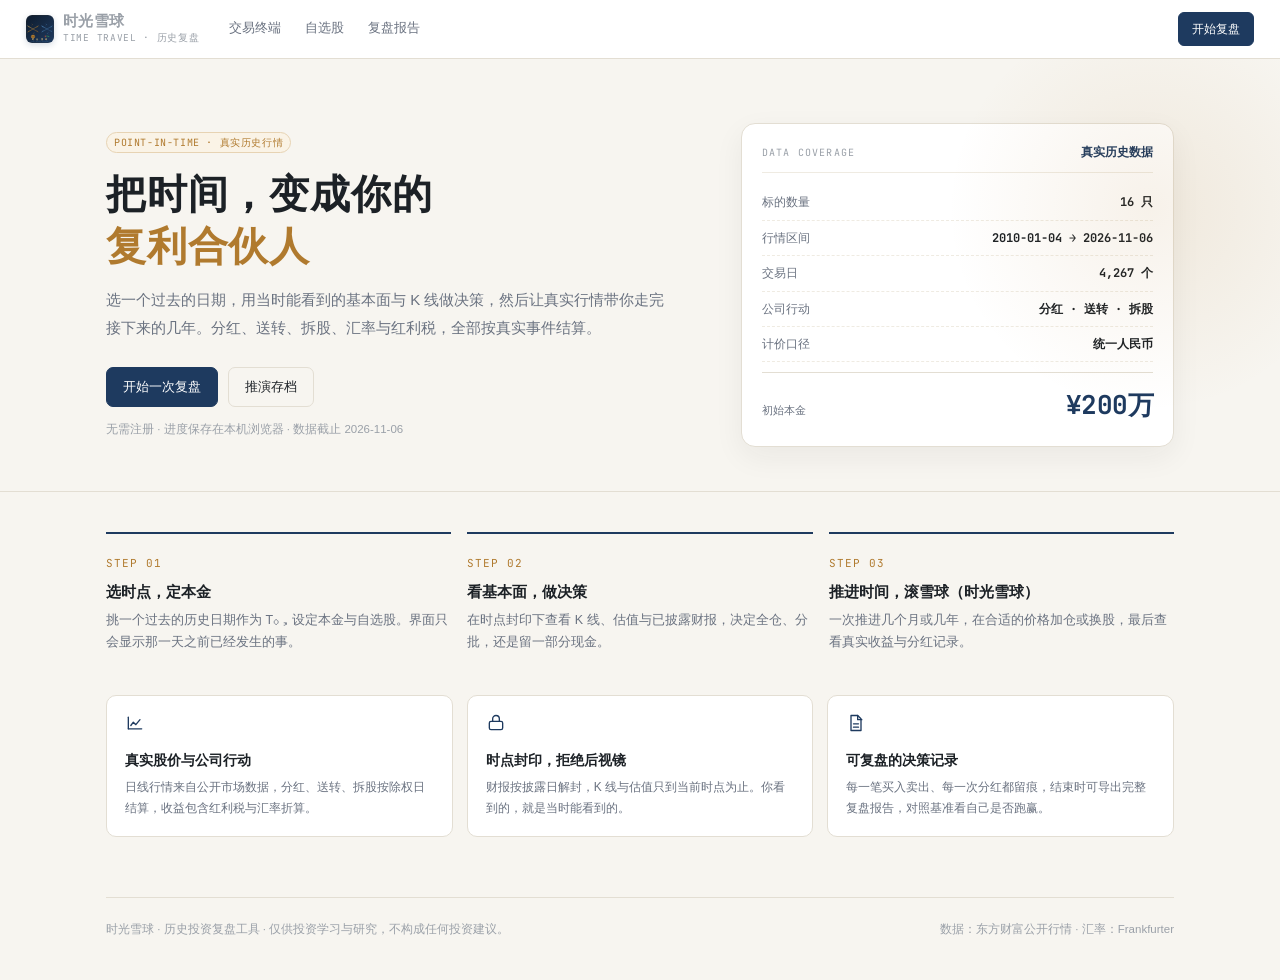
==== commit 63fc3c33: "新增可交易标的 SPY（标普500ETF）：美元计价、1股/手、零佣金；默认不入自选，可在自选页搜索加入" ====
--- a/index.html
+++ b/index.html
@@ -5,12 +5,12 @@
 <meta name="viewport" content="width=device-width, initial-scale=1.0">
 <title>时光雪球 · 历史投资复盘</title>
 <meta name="description" content="选一个过去的日期，用当时可见的基本面与 K 线做决策，让真实行情带你走完接下来的几年。">
-<link rel="stylesheet" href="assets/css/app.css?v=20261208">
-<link rel="icon" type="image/svg+xml" href="favicon.svg?v=20261208">
-<link rel="icon" type="image/png" sizes="32x32" href="assets/img/favicon-32.png?v=20261208">
-<link rel="icon" type="image/png" sizes="16x16" href="assets/img/favicon-16.png?v=20261208">
-<link rel="apple-touch-icon" sizes="180x180" href="assets/img/apple-touch-icon.png?v=20261208">
-<link rel="manifest" href="manifest.json?v=20261208">
+<link rel="stylesheet" href="assets/css/app.css?v=20261210">
+<link rel="icon" type="image/svg+xml" href="favicon.svg?v=20261210">
+<link rel="icon" type="image/png" sizes="32x32" href="assets/img/favicon-32.png?v=20261210">
+<link rel="icon" type="image/png" sizes="16x16" href="assets/img/favicon-16.png?v=20261210">
+<link rel="apple-touch-icon" sizes="180x180" href="assets/img/apple-touch-icon.png?v=20261210">
+<link rel="manifest" href="manifest.json?v=20261210">
 <meta name="theme-color" content="#1E3A5F">
 <meta name="apple-mobile-web-app-capable" content="yes">
 <meta name="apple-mobile-web-app-status-bar-style" content="black-translucent">
@@ -90,11 +90,11 @@
 
 <div id="toast"></div>
 
-<script src="assets/js/store.js?v=20261208"></script>
-<script src="assets/js/market.js?v=20261208"></script>
-<script src="assets/js/glossary.js?v=20261208"></script>
-<script src="assets/js/engine.js?v=20261208"></script>
-<script src="assets/js/ui.js?v=20261208"></script>
-<script src="assets/js/pages/home.js?v=20261208"></script>
+<script src="assets/js/store.js?v=20261210"></script>
+<script src="assets/js/market.js?v=20261210"></script>
+<script src="assets/js/glossary.js?v=20261210"></script>
+<script src="assets/js/engine.js?v=20261210"></script>
+<script src="assets/js/ui.js?v=20261210"></script>
+<script src="assets/js/pages/home.js?v=20261210"></script>
 </body>
 </html>
--- a/assets/css/app.css
+++ b/assets/css/app.css
@@ -378,7 +378,24 @@
 .rv-card h3 span{font-family:var(--mono);font-size:10px;color:var(--faint);font-weight:400;letter-spacing:0}
 #rvCurve{height:430px}
 #rvMark{height:300px}
-.rv-curve-card,.rv-ops-card{margin-bottom:14px}
+.rv-curve-card,.rv-ops-card,.rv-year-card{margin-bottom:14px}
+.year-grid{display:grid;grid-template-columns:repeat(auto-fill,minmax(150px,1fr));gap:10px}
+.yb-item{border:1px solid var(--rule);border-radius:8px;padding:9px 10px;background:#FBFAF7}
+.yb-top{display:flex;align-items:baseline;justify-content:space-between;gap:6px}
+.yb-top span{font-family:var(--mono);font-size:11px;color:var(--muted)}
+.yb-top span i{font-style:normal;font-size:8px;color:var(--faint);margin-left:4px;letter-spacing:0}
+.yb-top b{font-family:var(--mono);font-size:15px;letter-spacing:-.3px}
+.yb-bar{height:4px;border-radius:2px;background:#EDE8DE;margin:7px 0 6px;overflow:hidden}
+.yb-bar i{display:block;height:100%;border-radius:2px;background:var(--faint)}
+.yb-bar i.up{background:var(--up)}
+.yb-bar i.down{background:var(--down)}
+.yb-sub{display:flex;justify-content:space-between;gap:6px;font-family:var(--mono);font-size:9px;color:var(--faint)}
+.yb-sub span{white-space:nowrap}
+.yb-sub .up{color:var(--up)}
+.yb-sub .down{color:var(--down)}
+.year-foot{display:flex;gap:18px;flex-wrap:wrap;margin-top:11px;font-family:var(--mono);font-size:10px;color:var(--faint)}
+.year-foot b{color:var(--ink);font-weight:600}
+.year-foot em{font-style:normal;margin-left:4px}
 .rv-ops{max-height:none}
 .op-row{display:grid;grid-template-columns:96px minmax(0,1fr) auto;gap:14px;padding:10px 0;border-bottom:1px solid #F6F3EC;align-items:start}
 .op-row:last-child{border-bottom:0}
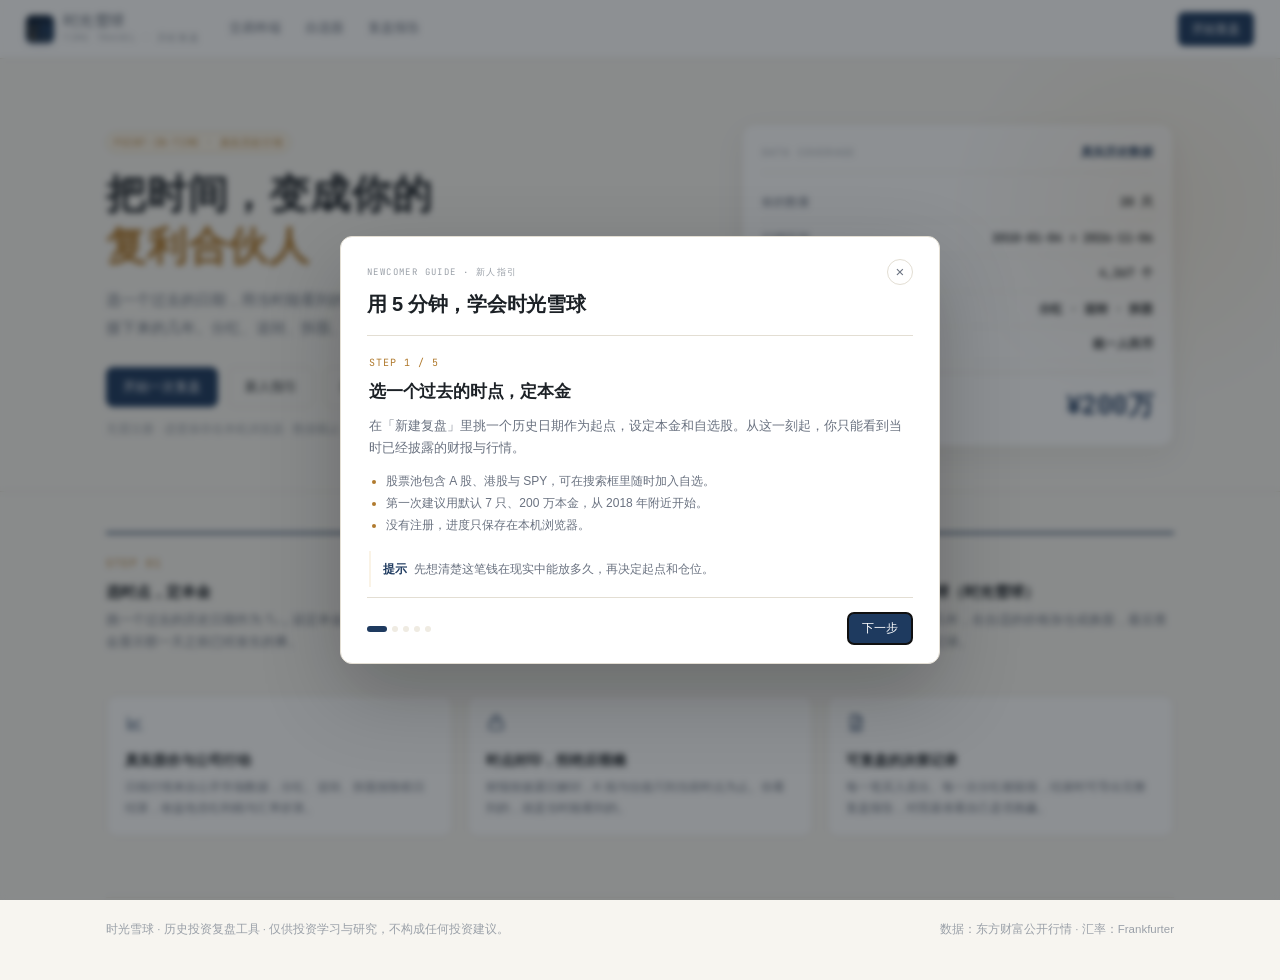
==== commit 09f4de5a: "首页新增新人指引：首次访问自动弹出五步引导，可从首屏按钮随时重看" ====
--- a/index.html
+++ b/index.html
@@ -5,12 +5,12 @@
 <meta name="viewport" content="width=device-width, initial-scale=1.0">
 <title>时光雪球 · 历史投资复盘</title>
 <meta name="description" content="选一个过去的日期，用当时可见的基本面与 K 线做决策，让真实行情带你走完接下来的几年。">
-<link rel="stylesheet" href="assets/css/app.css?v=20261210">
-<link rel="icon" type="image/svg+xml" href="favicon.svg?v=20261210">
-<link rel="icon" type="image/png" sizes="32x32" href="assets/img/favicon-32.png?v=20261210">
-<link rel="icon" type="image/png" sizes="16x16" href="assets/img/favicon-16.png?v=20261210">
-<link rel="apple-touch-icon" sizes="180x180" href="assets/img/apple-touch-icon.png?v=20261210">
-<link rel="manifest" href="manifest.json?v=20261210">
+<link rel="stylesheet" href="assets/css/app.css?v=20261211">
+<link rel="icon" type="image/svg+xml" href="favicon.svg?v=20261211">
+<link rel="icon" type="image/png" sizes="32x32" href="assets/img/favicon-32.png?v=20261211">
+<link rel="icon" type="image/png" sizes="16x16" href="assets/img/favicon-16.png?v=20261211">
+<link rel="apple-touch-icon" sizes="180x180" href="assets/img/apple-touch-icon.png?v=20261211">
+<link rel="manifest" href="manifest.json?v=20261211">
 <meta name="theme-color" content="#1E3A5F">
 <meta name="apple-mobile-web-app-capable" content="yes">
 <meta name="apple-mobile-web-app-status-bar-style" content="black-translucent">
@@ -28,6 +28,7 @@
       <p class="lede">选一个过去的日期，用当时能看到的基本面与 K 线做决策，然后让真实行情带你走完接下来的几年。分红、送转、拆股、汇率与红利税，全部按真实事件结算。</p>
       <div class="actions">
         <a class="btn solid" href="setup.html" id="ctaStart">开始一次复盘</a>
+        <button class="btn ghost" type="button" id="ctaGuide">新人指引</button>
         <a class="btn ghost hide" href="terminal.html" id="ctaResume">继续上次复盘</a>
         <button class="btn ghost" type="button" id="ctaSlots">推演存档</button>
       </div>
@@ -90,11 +91,11 @@
 
 <div id="toast"></div>
 
-<script src="assets/js/store.js?v=20261210"></script>
-<script src="assets/js/market.js?v=20261210"></script>
-<script src="assets/js/glossary.js?v=20261210"></script>
-<script src="assets/js/engine.js?v=20261210"></script>
-<script src="assets/js/ui.js?v=20261210"></script>
-<script src="assets/js/pages/home.js?v=20261210"></script>
+<script src="assets/js/store.js?v=20261211"></script>
+<script src="assets/js/market.js?v=20261211"></script>
+<script src="assets/js/glossary.js?v=20261211"></script>
+<script src="assets/js/engine.js?v=20261211"></script>
+<script src="assets/js/ui.js?v=20261211"></script>
+<script src="assets/js/pages/home.js?v=20261211"></script>
 </body>
 </html>
--- a/assets/css/app.css
+++ b/assets/css/app.css
@@ -741,3 +741,43 @@
   .cyc-cycles{grid-template-columns:1fr}
   .cyc-turn .row{grid-template-columns:minmax(0,1fr) 54px 68px 46px}
 }
+
+/* 新人指引 */
+body.g-open{overflow:hidden}
+.guide-mask{position:fixed;inset:0;z-index:120;display:flex;align-items:center;justify-content:center;padding:20px;background:rgba(18,24,31,.48);backdrop-filter:blur(3px);animation:gFade .18s ease}
+.guide-mask[hidden]{display:none}
+.guide-card{width:min(600px,100%);max-height:90vh;overflow:auto;background:#fff;border:1px solid var(--rule);border-radius:12px;box-shadow:0 30px 80px rgba(0,0,0,.24);padding:22px 26px 18px;animation:gIn .22s ease}
+.g-head{display:flex;align-items:flex-start;justify-content:space-between;gap:16px;border-bottom:1px solid var(--rule);padding-bottom:14px}
+.g-eyebrow{font-family:var(--mono);font-size:9px;letter-spacing:1.4px;color:var(--faint)}
+.g-head h3{margin:5px 0 0;font-size:20px;letter-spacing:-.3px;color:var(--ink)}
+.g-close{flex:none;width:26px;height:26px;padding:0;border:1px solid var(--rule);border-radius:50%;background:#fff;color:var(--muted);font-size:15px;line-height:1;cursor:pointer}
+.g-close:hover{border-color:var(--accent);color:var(--accent)}
+.g-body{min-height:252px;padding:18px 2px 4px}
+.g-no{font-family:var(--mono);font-size:10px;letter-spacing:1px;color:var(--accent2)}
+.g-step h4{margin:7px 0 9px;font-size:17px;letter-spacing:-.2px;color:var(--ink)}
+.g-step p{margin:0 0 10px;font-size:12.5px;line-height:1.75;color:var(--muted)}
+.g-step ul{margin:0;padding-left:17px;font-size:12px;line-height:1.85;color:var(--muted)}
+.g-step li::marker{color:var(--accent2)}
+.g-tip{margin-top:14px;padding:9px 12px;border-left:2px solid var(--accent2-soft);border-radius:0 5px 5px 0;background:var(--bg2);font-size:11.5px;line-height:1.65;color:var(--muted)}
+.g-tip b{margin-right:4px;color:var(--accent);font-weight:600}
+.g-foot{display:flex;align-items:center;justify-content:space-between;gap:12px;margin-top:6px;padding-top:14px;border-top:1px solid var(--rule)}
+.g-dots{display:flex;align-items:center;gap:5px}
+.g-dots button{width:6px;height:6px;padding:0;border:0;border-radius:3px;background:var(--rule2);cursor:pointer;transition:all .18s}
+.g-dots button:hover{background:var(--faint)}
+.g-dots button.on{width:20px;background:var(--accent)}
+.g-act{display:flex;gap:8px}
+.g-btn{padding:7px 14px;border:1px solid var(--rule);border-radius:6px;background:#fff;color:var(--accent);font-family:inherit;font-size:12px;cursor:pointer;transition:all .15s}
+.g-btn:hover{border-color:var(--accent2)}
+.g-btn.solid{border-color:var(--accent);background:var(--accent);color:#fff}
+.g-btn.solid:hover{background:#16304f}
+@keyframes gFade{from{opacity:0}to{opacity:1}}
+@keyframes gIn{from{opacity:0;transform:translateY(8px) scale(.99)}to{opacity:1;transform:none}}
+@media (max-width:640px){
+  .guide-mask{padding:12px}
+  .guide-card{padding:18px 16px 14px;max-height:94vh}
+  .g-head h3{font-size:17px}
+  .g-body{min-height:0;padding-top:14px}
+  .g-step h4{font-size:15px}
+  .g-foot{flex-wrap:wrap}
+  .g-act{margin-left:auto}
+}
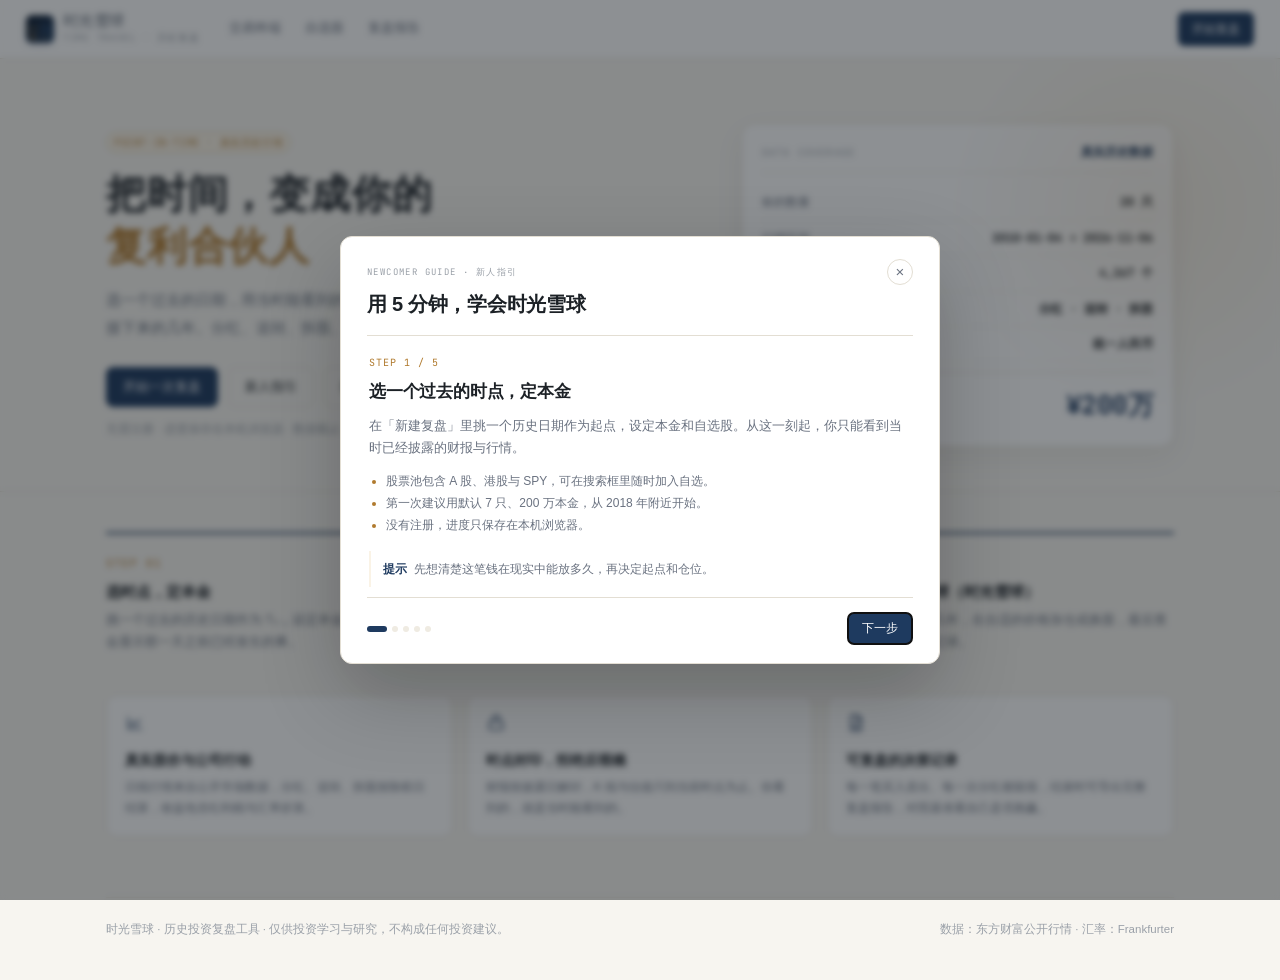
==== commit c32d00dc: "新人指引移动端适配：底部操作区固定可见，短屏与横屏正文独立滚动，修复上一步按钮不显示" ====
--- a/index.html
+++ b/index.html
@@ -5,12 +5,12 @@
 <meta name="viewport" content="width=device-width, initial-scale=1.0">
 <title>时光雪球 · 历史投资复盘</title>
 <meta name="description" content="选一个过去的日期，用当时可见的基本面与 K 线做决策，让真实行情带你走完接下来的几年。">
-<link rel="stylesheet" href="assets/css/app.css?v=20261211">
-<link rel="icon" type="image/svg+xml" href="favicon.svg?v=20261211">
-<link rel="icon" type="image/png" sizes="32x32" href="assets/img/favicon-32.png?v=20261211">
-<link rel="icon" type="image/png" sizes="16x16" href="assets/img/favicon-16.png?v=20261211">
-<link rel="apple-touch-icon" sizes="180x180" href="assets/img/apple-touch-icon.png?v=20261211">
-<link rel="manifest" href="manifest.json?v=20261211">
+<link rel="stylesheet" href="assets/css/app.css?v=20261212">
+<link rel="icon" type="image/svg+xml" href="favicon.svg?v=20261212">
+<link rel="icon" type="image/png" sizes="32x32" href="assets/img/favicon-32.png?v=20261212">
+<link rel="icon" type="image/png" sizes="16x16" href="assets/img/favicon-16.png?v=20261212">
+<link rel="apple-touch-icon" sizes="180x180" href="assets/img/apple-touch-icon.png?v=20261212">
+<link rel="manifest" href="manifest.json?v=20261212">
 <meta name="theme-color" content="#1E3A5F">
 <meta name="apple-mobile-web-app-capable" content="yes">
 <meta name="apple-mobile-web-app-status-bar-style" content="black-translucent">
@@ -91,11 +91,11 @@
 
 <div id="toast"></div>
 
-<script src="assets/js/store.js?v=20261211"></script>
-<script src="assets/js/market.js?v=20261211"></script>
-<script src="assets/js/glossary.js?v=20261211"></script>
-<script src="assets/js/engine.js?v=20261211"></script>
-<script src="assets/js/ui.js?v=20261211"></script>
-<script src="assets/js/pages/home.js?v=20261211"></script>
+<script src="assets/js/store.js?v=20261212"></script>
+<script src="assets/js/market.js?v=20261212"></script>
+<script src="assets/js/glossary.js?v=20261212"></script>
+<script src="assets/js/engine.js?v=20261212"></script>
+<script src="assets/js/ui.js?v=20261212"></script>
+<script src="assets/js/pages/home.js?v=20261212"></script>
 </body>
 </html>
--- a/assets/css/app.css
+++ b/assets/css/app.css
@@ -746,13 +746,13 @@
 body.g-open{overflow:hidden}
 .guide-mask{position:fixed;inset:0;z-index:120;display:flex;align-items:center;justify-content:center;padding:20px;background:rgba(18,24,31,.48);backdrop-filter:blur(3px);animation:gFade .18s ease}
 .guide-mask[hidden]{display:none}
-.guide-card{width:min(600px,100%);max-height:90vh;overflow:auto;background:#fff;border:1px solid var(--rule);border-radius:12px;box-shadow:0 30px 80px rgba(0,0,0,.24);padding:22px 26px 18px;animation:gIn .22s ease}
-.g-head{display:flex;align-items:flex-start;justify-content:space-between;gap:16px;border-bottom:1px solid var(--rule);padding-bottom:14px}
+.guide-card{display:flex;flex-direction:column;width:min(600px,100%);max-height:90vh;overflow:hidden;background:#fff;border:1px solid var(--rule);border-radius:12px;box-shadow:0 30px 80px rgba(0,0,0,.24);padding:22px 26px 18px;animation:gIn .22s ease}
+.g-head{flex:none;display:flex;align-items:flex-start;justify-content:space-between;gap:16px;border-bottom:1px solid var(--rule);padding-bottom:14px}
 .g-eyebrow{font-family:var(--mono);font-size:9px;letter-spacing:1.4px;color:var(--faint)}
 .g-head h3{margin:5px 0 0;font-size:20px;letter-spacing:-.3px;color:var(--ink)}
 .g-close{flex:none;width:26px;height:26px;padding:0;border:1px solid var(--rule);border-radius:50%;background:#fff;color:var(--muted);font-size:15px;line-height:1;cursor:pointer}
 .g-close:hover{border-color:var(--accent);color:var(--accent)}
-.g-body{min-height:252px;padding:18px 2px 4px}
+.g-body{flex:1 1 auto;min-height:252px;overflow-y:auto;overscroll-behavior:contain;padding:18px 2px 4px}
 .g-no{font-family:var(--mono);font-size:10px;letter-spacing:1px;color:var(--accent2)}
 .g-step h4{margin:7px 0 9px;font-size:17px;letter-spacing:-.2px;color:var(--ink)}
 .g-step p{margin:0 0 10px;font-size:12.5px;line-height:1.75;color:var(--muted)}
@@ -760,7 +760,7 @@
 .g-step li::marker{color:var(--accent2)}
 .g-tip{margin-top:14px;padding:9px 12px;border-left:2px solid var(--accent2-soft);border-radius:0 5px 5px 0;background:var(--bg2);font-size:11.5px;line-height:1.65;color:var(--muted)}
 .g-tip b{margin-right:4px;color:var(--accent);font-weight:600}
-.g-foot{display:flex;align-items:center;justify-content:space-between;gap:12px;margin-top:6px;padding-top:14px;border-top:1px solid var(--rule)}
+.g-foot{flex:none;display:flex;align-items:center;justify-content:space-between;gap:12px;margin-top:6px;padding-top:14px;border-top:1px solid var(--rule)}
 .g-dots{display:flex;align-items:center;gap:5px}
 .g-dots button{width:6px;height:6px;padding:0;border:0;border-radius:3px;background:var(--rule2);cursor:pointer;transition:all .18s}
 .g-dots button:hover{background:var(--faint)}
@@ -772,6 +772,9 @@
 .g-btn.solid:hover{background:#16304f}
 @keyframes gFade{from{opacity:0}to{opacity:1}}
 @keyframes gIn{from{opacity:0;transform:translateY(8px) scale(.99)}to{opacity:1;transform:none}}
+@media (max-height:620px){
+  .g-body{min-height:0}
+}
 @media (max-width:640px){
   .guide-mask{padding:12px}
   .guide-card{padding:18px 16px 14px;max-height:94vh}
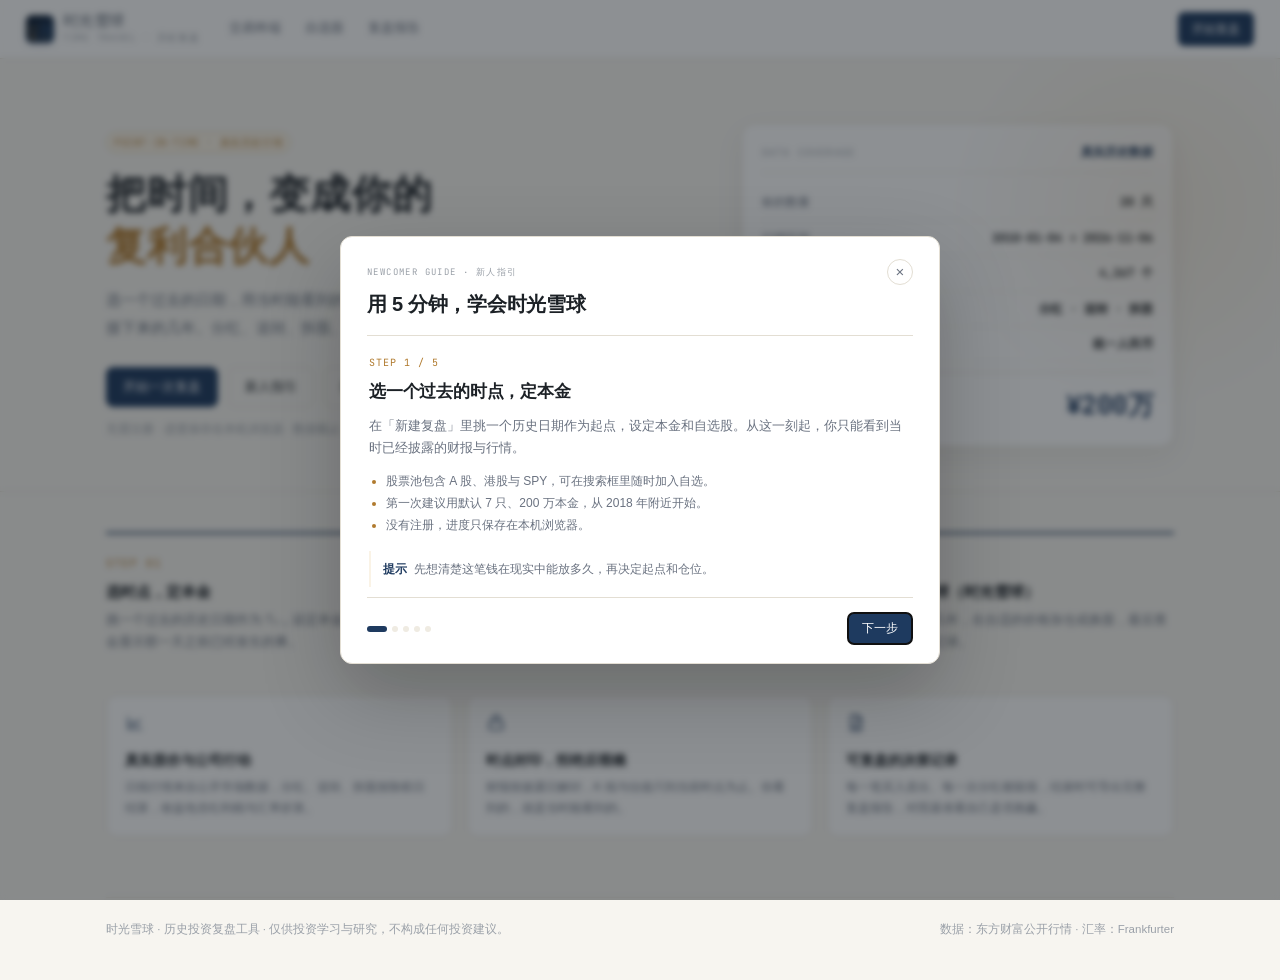
==== commit 971b4ac7: "chore: 网址改为 time-snowball 并 bump 版本" ====
--- a/index.html
+++ b/index.html
@@ -5,12 +5,12 @@
 <meta name="viewport" content="width=device-width, initial-scale=1.0">
 <title>时光雪球 · 历史投资复盘</title>
 <meta name="description" content="选一个过去的日期，用当时可见的基本面与 K 线做决策，让真实行情带你走完接下来的几年。">
-<link rel="stylesheet" href="assets/css/app.css?v=20261212">
-<link rel="icon" type="image/svg+xml" href="favicon.svg?v=20261212">
-<link rel="icon" type="image/png" sizes="32x32" href="assets/img/favicon-32.png?v=20261212">
-<link rel="icon" type="image/png" sizes="16x16" href="assets/img/favicon-16.png?v=20261212">
-<link rel="apple-touch-icon" sizes="180x180" href="assets/img/apple-touch-icon.png?v=20261212">
-<link rel="manifest" href="manifest.json?v=20261212">
+<link rel="stylesheet" href="assets/css/app.css?v=20261215">
+<link rel="icon" type="image/svg+xml" href="favicon.svg?v=20261215">
+<link rel="icon" type="image/png" sizes="32x32" href="assets/img/favicon-32.png?v=20261215">
+<link rel="icon" type="image/png" sizes="16x16" href="assets/img/favicon-16.png?v=20261215">
+<link rel="apple-touch-icon" sizes="180x180" href="assets/img/apple-touch-icon.png?v=20261215">
+<link rel="manifest" href="manifest.json?v=20261215">
 <meta name="theme-color" content="#1E3A5F">
 <meta name="apple-mobile-web-app-capable" content="yes">
 <meta name="apple-mobile-web-app-status-bar-style" content="black-translucent">
@@ -91,11 +91,12 @@
 
 <div id="toast"></div>
 
-<script src="assets/js/store.js?v=20261212"></script>
-<script src="assets/js/market.js?v=20261212"></script>
-<script src="assets/js/glossary.js?v=20261212"></script>
-<script src="assets/js/engine.js?v=20261212"></script>
-<script src="assets/js/ui.js?v=20261212"></script>
-<script src="assets/js/pages/home.js?v=20261212"></script>
+<script src="assets/js/store.js?v=20261215"></script>
+<script src="assets/js/market.js?v=20261215"></script>
+<script src="assets/js/glossary.js?v=20261215"></script>
+<script src="assets/js/engine.js?v=20261215"></script>
+<script src="assets/js/ui.js?v=20261215"></script>
+<script src="assets/js/guide.js?v=20261215"></script>
+<script src="assets/js/pages/home.js?v=20261215"></script>
 </body>
 </html>
--- a/assets/css/app.css
+++ b/assets/css/app.css
@@ -112,6 +112,8 @@
 .setup{max-width:780px;margin:0 auto;padding:44px 26px 70px}
 .setup h1{font-size:26px;font-weight:800;letter-spacing:.5px}
 .setup > p{color:var(--muted);font-size:13px;margin:6px 0 26px}
+.setup-guide{display:inline-block;margin:-16px 0 24px;padding:0;border:0;background:none;color:var(--accent2);font-family:inherit;font-size:12px;cursor:pointer;text-decoration:underline;text-underline-offset:3px}
+.setup-guide:hover{color:var(--accent)}
 .form-card{background:#fff;border:1px solid var(--rule);border-radius:12px;padding:22px 24px;margin-bottom:14px}
 .form-card h2{font-size:13px;font-weight:700;letter-spacing:.4px;margin-bottom:14px;display:flex;align-items:center;gap:8px}
 .form-card h2 .no{font-family:var(--mono);font-size:10.5px;color:var(--accent2)}
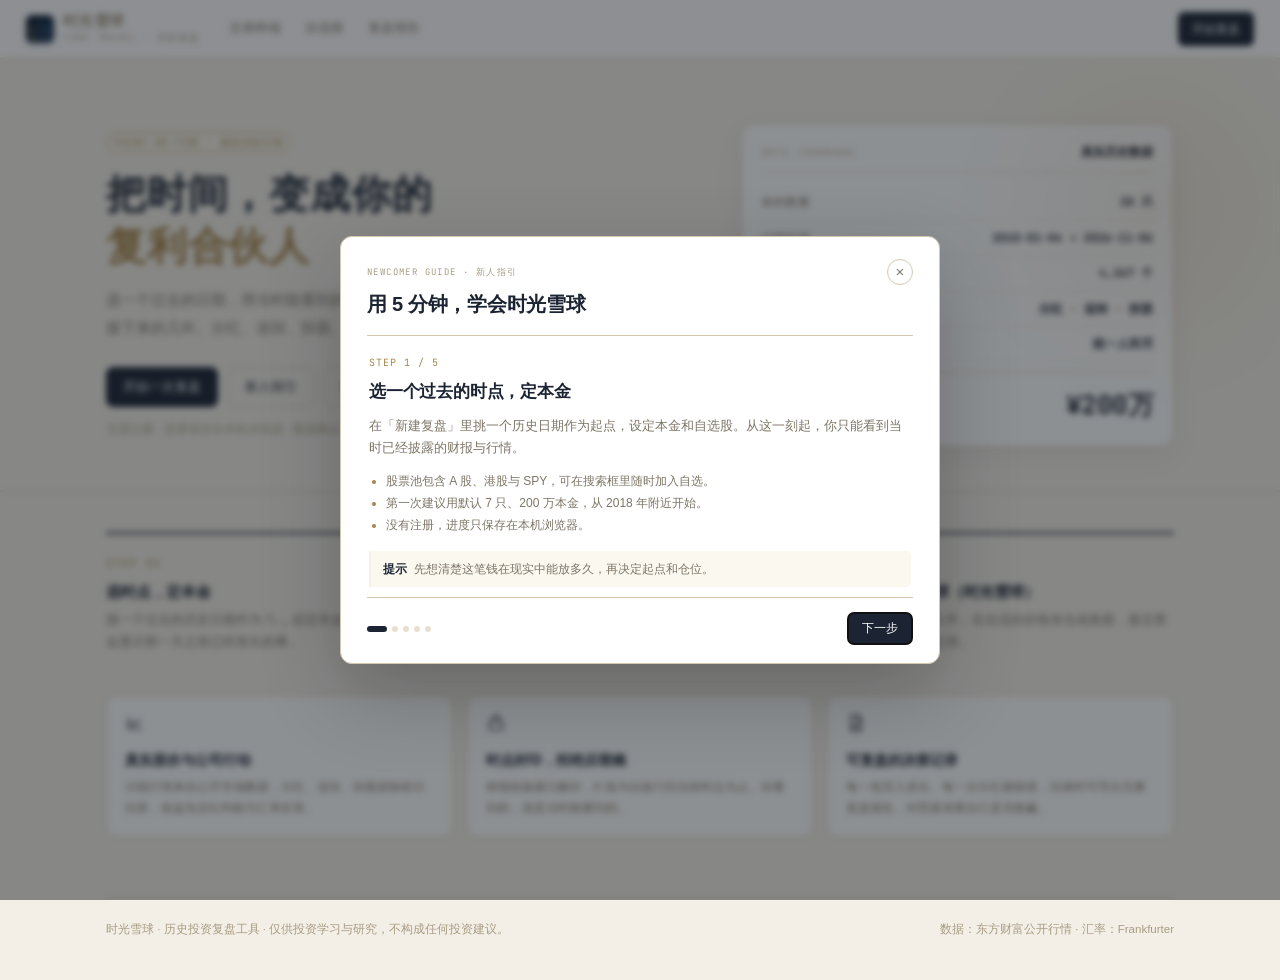
==== commit c33f0b31: "style(全站): 统一配色为老钱风（墨蓝+古金+暖奶油）" ====
--- a/index.html
+++ b/index.html
@@ -11,7 +11,7 @@
 <link rel="icon" type="image/png" sizes="16x16" href="assets/img/favicon-16.png?v=20261215">
 <link rel="apple-touch-icon" sizes="180x180" href="assets/img/apple-touch-icon.png?v=20261215">
 <link rel="manifest" href="manifest.json?v=20261215">
-<meta name="theme-color" content="#1E3A5F">
+<meta name="theme-color" content="#1c2433">
 <meta name="apple-mobile-web-app-capable" content="yes">
 <meta name="apple-mobile-web-app-status-bar-style" content="black-translucent">
 <meta name="apple-mobile-web-app-title" content="时光雪球">
--- a/assets/css/app.css
+++ b/assets/css/app.css
@@ -3,23 +3,23 @@
 @font-face{font-family:"JBMono";src:url("../fonts/JetBrainsMono-Bold.ttf") format("truetype");font-weight:700;font-display:swap}
 
 :root{
-  --bg:#F7F5F0;
-  --bg2:#FFFFFF;
-  --ink:#1C2126;
-  --muted:#6A7280;
-  --faint:#9AA0A8;
-  --rule:#E3DED3;
-  --rule2:#EFEBE2;
-  --accent:#1E3A5F;
-  --accent2:#B07A2E;
-  --accent-soft:#EDF1F6;
-  --accent2-soft:#FAF3E6;
-  --up:#C0453B;
-  --down:#2E7D5B;
+  --bg:#f3efe6;
+  --bg2:#fbf8f0;
+  --ink:#1c2433;
+  --muted:#7d7566;
+  --faint:#a89c84;
+  --rule:#d4c9b0;
+  --rule2:#e8e0cf;
+  --accent:#1c2433;
+  --accent2:#a8854a;
+  --accent-soft:#ebe3d0;
+  --accent2-soft:#f6f1e6;
+  --up:#8a3a3a;
+  --down:#2e5d4a;
   --mono:"JBMono","SF Mono",Menlo,Consolas,monospace;
   --sans:-apple-system,BlinkMacSystemFont,"PingFang SC","Hiragino Sans GB","Microsoft YaHei",sans-serif;
   --radius:10px;
-  --shadow:0 10px 30px rgba(28,33,38,.06);
+  --shadow:0 10px 30px rgba(28,36,51,.06);
 }
 
 *{margin:0;padding:0;box-sizing:border-box}
@@ -40,7 +40,7 @@
 .head-in{max-width:1440px;margin:0 auto;display:flex;align-items:center;gap:18px;padding:10px 26px;min-height:58px}
 .brand{display:flex;align-items:center;gap:9px;color:var(--accent);flex:0 0 auto}
 .brand svg{width:22px;height:22px;stroke:currentColor;fill:none;stroke-width:1.7;stroke-linecap:round;stroke-linejoin:round}
-.brand img{width:28px;height:28px;border-radius:6px;object-fit:contain;box-shadow:0 2px 6px rgba(30,58,95,.18);background:var(--bg2)}
+.brand img{width:28px;height:28px;border-radius:6px;object-fit:contain;box-shadow:0 2px 6px rgba(28,36,51,.18);background:var(--bg2)}
 .brand b{font-size:15px;font-weight:800;letter-spacing:.4px;display:block;line-height:1.2}
 .brand span{font-family:var(--mono);font-size:9.5px;color:var(--faint);letter-spacing:.7px;display:block}
 .nav{display:flex;gap:2px;flex:1 1 auto;min-width:0;overflow-x:auto;scrollbar-width:none}
@@ -56,21 +56,21 @@
 .hm b.up{color:var(--up)}
 .hm b.down{color:var(--down)}
 .head-cta{font-size:12px;padding:6px 13px;border-radius:6px;background:var(--accent);color:#fff;border:1px solid var(--accent);white-space:nowrap}
-.head-cta:hover{background:#18304E;text-decoration:none}
+.head-cta:hover{background:#1c2433;text-decoration:none}
 
 /* ---------- 通用 ---------- */
 .wrap{max-width:1120px;margin:0 auto;padding:0 26px}
 .btn{display:inline-flex;align-items:center;justify-content:center;gap:6px;border:1px solid var(--rule);background:#fff;color:var(--ink);font-size:13px;padding:8px 16px;border-radius:7px;transition:all .15s}
-.btn:hover{border-color:#C8BFAB;text-decoration:none}
+.btn:hover{border-color:#d4c9b0;text-decoration:none}
 .btn.solid{background:var(--accent);border-color:var(--accent);color:#fff}
-.btn.solid:hover{background:#18304E}
+.btn.solid:hover{background:#1c2433}
 .btn.gold{background:var(--accent2);border-color:var(--accent2);color:#fff}
-.btn.gold:hover{background:#976726}
+.btn.gold:hover{background:#8a6d3f}
 .btn.ghost{background:transparent}
 .btn:disabled{opacity:.45;cursor:not-allowed}
 .btn svg{width:14px;height:14px;stroke:currentColor;fill:none;stroke-width:1.8;stroke-linecap:round;stroke-linejoin:round}
 .small{font-size:11.5px;color:var(--muted)}
-.tag{display:inline-flex;align-items:center;gap:4px;font-family:var(--mono);font-size:10px;letter-spacing:.6px;color:var(--accent2);border:1px solid #E7D3B3;background:var(--accent2-soft);padding:1px 7px;border-radius:99px}
+.tag{display:inline-flex;align-items:center;gap:4px;font-family:var(--mono);font-size:10px;letter-spacing:.6px;color:var(--accent2);border:1px solid #c9a96e;background:var(--accent2-soft);padding:1px 7px;border-radius:99px}
 .card{background:var(--bg2);border:1px solid var(--rule);border-radius:var(--radius)}
 .sec-title{display:flex;align-items:baseline;justify-content:space-between;gap:12px;margin-bottom:12px}
 .sec-title h2{font-size:17px;font-weight:800;letter-spacing:.3px}
@@ -120,22 +120,22 @@
 .field-row{display:grid;grid-template-columns:1fr 1fr;gap:16px}
 .field{display:flex;flex-direction:column;gap:5px}
 .field label{font-size:11px;color:var(--muted);letter-spacing:.4px}
-.field input{font-family:var(--mono);font-size:13px;padding:8px 10px;border:1px solid var(--rule);border-radius:6px;background:#FCFBF8;color:var(--ink)}
+.field input{font-family:var(--mono);font-size:13px;padding:8px 10px;border:1px solid var(--rule);border-radius:6px;background:#fbf8f0;color:var(--ink)}
 .field input:focus{outline:none;border-color:var(--accent);background:#fff}
 .field .sub{font-size:10.5px;color:var(--faint)}
 .pick-search{position:relative;margin-bottom:10px}
-.pick-search input{width:100%;padding:8px 10px;border:1px solid var(--rule);border-radius:6px;background:#FCFBF8;font-size:12px}
+.pick-search input{width:100%;padding:8px 10px;border:1px solid var(--rule);border-radius:6px;background:#fbf8f0;font-size:12px}
 .pick-search input:focus{outline:none;border-color:var(--accent);background:#fff}
 .pick-results{position:absolute;left:0;right:0;top:calc(100% + 4px);z-index:20;background:#fff;border:1px solid var(--rule);border-radius:8px;box-shadow:var(--shadow);max-height:240px;overflow-y:auto}
 .pick-results.hide{display:none}
 .pick-row{display:flex;align-items:center;gap:8px;padding:8px 12px;font-size:12px;cursor:pointer;border-bottom:1px solid var(--rule2)}
 .pick-row:last-child{border-bottom:0}
-.pick-row:hover{background:#FBFAF6}
+.pick-row:hover{background:#fbf8f0}
 .pick-row b{font-weight:600}
 .pick-row span{font-family:var(--mono);font-size:10px;color:var(--faint)}
 .pick-row em{margin-left:auto;font-style:normal;font-size:11px;color:var(--accent)}
 .chips{display:flex;flex-wrap:wrap;gap:7px}
-.pick-chip{display:inline-flex;align-items:center;gap:7px;border:1px solid var(--rule);background:#FBFAF7;border-radius:99px;padding:4px 6px 4px 11px;font-size:11.5px}
+.pick-chip{display:inline-flex;align-items:center;gap:7px;border:1px solid var(--rule);background:#fbf8f0;border-radius:99px;padding:4px 6px 4px 11px;font-size:11.5px}
 .pick-chip b{font-weight:600}
 .pick-chip span{font-family:var(--mono);font-size:9.5px;color:var(--faint)}
 .pick-chip button{border:0;background:transparent;color:var(--faint);font-size:14px;line-height:1;padding:0 3px}
@@ -150,9 +150,9 @@
 .mode-item b{font-size:12.5px;color:var(--accent);font-weight:700}
 .mode-item span{font-size:10.5px;color:var(--muted);line-height:1.5}
 .mode-item input{display:none}
-.mode-item.on{border-color:var(--accent);background:rgba(30,58,95,.05)}
-
-.preset-box{margin-top:16px;border:1px dashed var(--rule);border-radius:8px;padding:12px 14px;background:#FBFAF7}
+.mode-item.on{border-color:var(--accent);background:rgba(28,36,51,.05)}
+
+.preset-box{margin-top:16px;border:1px dashed var(--rule);border-radius:8px;padding:12px 14px;background:#fbf8f0}
 .preset-head{display:flex;justify-content:space-between;align-items:center;margin-bottom:8px;font-size:11px;color:var(--muted);font-weight:600}
 .preset-note{font-size:10.5px;color:var(--faint);margin:10px 0 0;line-height:1.6}
 .preset-list{display:flex;flex-direction:column;gap:8px}
@@ -174,7 +174,7 @@
 /* ---------- 终端 ---------- */
 .term{max-width:1440px;margin:0 auto;padding:12px 20px 16px;display:flex;flex-direction:column;gap:10px}
 .acct-strip{display:grid;grid-template-columns:repeat(7,minmax(0,1fr)) auto;gap:10px;background:#fff;border:1px solid var(--rule);border-radius:10px;padding:10px 16px}
-.god-bar{display:flex;align-items:center;gap:6px;flex-wrap:wrap;padding:7px 14px;border-top:1px solid var(--rule2);background:#FBFAF7;font-size:11px;color:var(--muted)}
+.god-bar{display:flex;align-items:center;gap:6px;flex-wrap:wrap;padding:7px 14px;border-top:1px solid var(--rule2);background:#fbf8f0;font-size:11px;color:var(--muted)}
 .god-ttl{font-size:10px;letter-spacing:.5px;color:var(--accent);border:1px solid var(--accent-soft);background:var(--accent-soft);border-radius:4px;padding:2px 7px;font-weight:700}
 .god-sel{height:26px;font-size:11px;padding:0 6px}
 .god-x{width:62px;height:26px;font-family:var(--mono);font-size:11px;text-align:center;border:1px solid var(--rule);border-radius:5px;background:#fff;color:var(--ink)}
@@ -202,14 +202,14 @@
 .tb-quick{display:flex;gap:5px;flex-wrap:wrap}
 .tb-quick button{font-size:10.5px;padding:4px 9px;border:1px solid var(--rule);background:#fff;border-radius:5px;color:var(--muted)}
 .tb-quick button:hover{border-color:var(--accent);color:var(--accent)}
-.tb-quick button.gold{border-color:#E7D3B3;background:var(--accent2-soft);color:var(--accent2)}
+.tb-quick button.gold{border-color:#c9a96e;background:var(--accent2-soft);color:var(--accent2)}
 .tb-quick input[type=date]{font-family:var(--mono);font-size:10.5px;border:1px solid var(--rule);background:#fff;border-radius:5px;padding:3px 6px;color:var(--accent)}
-.tb-wait{display:flex;align-items:center;gap:3px;font-size:10px;color:var(--faint);border:1px solid var(--rule2);background:#FCFBF8;border-radius:5px;padding:2px 6px}
+.tb-wait{display:flex;align-items:center;gap:3px;font-size:10px;color:var(--faint);border:1px solid var(--rule2);background:#fbf8f0;border-radius:5px;padding:2px 6px}
 .tb-wait input[type=number]{width:34px;font-family:var(--mono);font-size:10.5px;border:1px solid var(--rule);background:#fff;border-radius:4px;padding:2px 3px;color:var(--ink);text-align:center}
 .tb-wait button{font-size:10px;padding:3px 9px;border:1px solid var(--accent);background:var(--accent);color:#fff;border-radius:4px;line-height:1.3}
-.tb-wait button:hover{background:#162C48}
-.tb-quick button.play{border-color:#C6DDD2;background:#EDF5F0;color:#2E7D5B}
-.tb-quick button.play.on{background:#2E7D5B;border-color:#2E7D5B;color:#fff}
+.tb-wait button:hover{background:#161d2a}
+.tb-quick button.play{border-color:#d4c9b0;background:#e6efe9;color:#2e5d4a}
+.tb-quick button.play.on{background:#2e5d4a;border-color:#2e5d4a;color:#fff}
 .tb-quick button.play:hover{opacity:.88}
 .wc-act button:disabled{opacity:.4;cursor:not-allowed}
 .term-grid{display:grid;grid-template-columns:minmax(0,1fr) 340px;gap:10px;min-height:0;align-items:start}
@@ -219,29 +219,29 @@
 .chart-head h1{font-size:13.5px;font-weight:700}
 .chart-head p{font-size:10px;color:var(--faint);margin-top:2px}
 .chart-tools{display:flex;align-items:center;gap:6px;flex-wrap:wrap}
-.select{font-family:var(--mono);font-size:10.5px;border:1px solid var(--rule);background:#FBFAF7;border-radius:5px;padding:3px 6px;color:var(--accent);max-width:170px}
+.select{font-family:var(--mono);font-size:10.5px;border:1px solid var(--rule);background:#fbf8f0;border-radius:5px;padding:3px 6px;color:var(--accent);max-width:170px}
 .seg{display:inline-flex;border:1px solid var(--rule);border-radius:6px;overflow:hidden;background:#fff}
 .seg button{border:0;border-right:1px solid var(--rule);background:#fff;color:var(--muted);font-size:10px;padding:3px 8px}
 .seg button:last-child{border-right:0}
 .seg button.on{background:var(--accent);color:#fff}
 .growth-period{align-self:center}
 .growth-metric{display:flex;gap:8px;margin:10px 0 6px}
-.growth-metric button{flex:1;text-align:left;border:1px solid var(--rule);background:#FBFAF7;border-radius:7px;padding:8px 10px;color:var(--muted);font-size:11px;font-family:var(--mono);line-height:1.4}
+.growth-metric button{flex:1;text-align:left;border:1px solid var(--rule);background:#fbf8f0;border-radius:7px;padding:8px 10px;color:var(--muted);font-size:11px;font-family:var(--mono);line-height:1.4}
 .growth-metric button b{display:block;font-size:15px;color:var(--ink);font-weight:600;margin-top:3px;font-family:var(--mono)}
 .growth-metric button.on{border-color:var(--accent);background:#fff}
 .growth-metric button.on b{color:var(--accent)}
-.chip{font-family:var(--mono);font-size:9.5px;color:var(--muted);border:1px solid var(--rule);background:#FBFAF7;border-radius:4px;padding:1px 6px;white-space:nowrap}
+.chip{font-family:var(--mono);font-size:9.5px;color:var(--muted);border:1px solid var(--rule);background:#fbf8f0;border-radius:4px;padding:1px 6px;white-space:nowrap}
 .chip-tog{cursor:pointer;transition:color .15s,border-color .15s,background .15s}
 .chip-tog:hover{color:var(--ink);border-color:var(--rule2)}
-.chip-tog.on{color:var(--accent);border-color:rgba(30,58,95,.38);background:rgba(30,58,95,.06)}
-.chip-tog.on::before{content:"";display:inline-block;width:9px;border-top:1.4px dashed #8A93A0;vertical-align:2px;margin-right:4px}
+.chip-tog.on{color:var(--accent);border-color:rgba(28,36,51,.38);background:rgba(28,36,51,.06)}
+.chip-tog.on::before{content:"";display:inline-block;width:9px;border-top:1.4px dashed #7d7566;vertical-align:2px;margin-right:4px}
 .legend-dot{display:inline-block;width:6px;height:6px;border-radius:50%;margin-right:3px;vertical-align:1px}
 .legend-dot.b{background:var(--up)}
 .legend-dot.s{background:var(--down)}
 #chart{width:100%;height:440px}
 .ledger{background:#fff;border:1px solid var(--rule);border-radius:10px;overflow:hidden;flex:0 0 196px;display:flex;flex-direction:column;min-width:0}
 .term-left{min-width:0}
-.ledger-head{display:flex;align-items:center;justify-content:space-between;gap:10px;padding:7px 12px;border-bottom:1px solid var(--rule2);background:#FBFAF7}
+.ledger-head{display:flex;align-items:center;justify-content:space-between;gap:10px;padding:7px 12px;border-bottom:1px solid var(--rule2);background:#fbf8f0}
 .tabs{display:flex;gap:2px}
 .tabs button{border:0;background:transparent;color:var(--muted);font-size:11px;padding:3px 9px;border-radius:4px}
 .tabs button.on{background:#fff;color:var(--accent);font-weight:600;box-shadow:0 1px 2px rgba(0,0,0,.06)}
@@ -249,14 +249,14 @@
 .ledger-body{flex:1 1 auto;overflow:auto}
 .ledger table{width:100%;border-collapse:collapse;font-size:10.5px}
 .ledger th{position:sticky;top:0;background:#fff;color:var(--faint);font-weight:600;font-size:9.5px;letter-spacing:.4px;text-align:left;padding:5px 10px;border-bottom:1px solid var(--rule2);white-space:nowrap;z-index:1}
-.ledger td{padding:5px 10px;border-bottom:1px solid #F6F3EC;white-space:nowrap}
+.ledger td{padding:5px 10px;border-bottom:1px solid #fbf8f0;white-space:nowrap}
 .ledger td.n,.ledger th.n{font-family:var(--mono);text-align:right}
 .ledger td .code{font-family:var(--mono);font-size:9px;color:var(--faint);display:block;line-height:1.2}
 .ledger .buy{color:var(--up);font-weight:600}
 .ledger .sell{color:var(--down);font-weight:600}
 .lbtn{font-size:9.5px;padding:2px 7px;border-radius:4px;border:1px solid var(--rule);background:#fff;color:var(--muted);margin-left:3px}
-.lbtn.buy-b{color:var(--up);border-color:#E8C9C5}
-.lbtn.sell-b{color:var(--down);border-color:#C6DDD2}
+.lbtn.buy-b{color:var(--up);border-color:#f3d9d6}
+.lbtn.sell-b{color:var(--down);border-color:#d4c9b0}
 .empty{padding:18px;text-align:center;color:var(--faint);font-size:11px}
 
 /* 右侧估值栏 */
@@ -265,17 +265,17 @@
 .panel-head span{font-size:9.5px;letter-spacing:1.1px;color:var(--faint);font-family:var(--mono)}
 .panel-head em{font-size:9px;color:var(--faint);font-style:normal}
 .v-grid{display:grid;grid-template-columns:1fr 1fr;gap:7px}
-.v-card{border:1px solid var(--rule2);border-radius:7px;padding:7px 9px;background:#FBFAF7}
+.v-card{border:1px solid var(--rule2);border-radius:7px;padding:7px 9px;background:#fbf8f0}
 .v-card .k{font-size:9.5px;color:var(--muted)}
 .v-card .n{font-family:var(--mono);font-size:16px;font-weight:700;color:var(--accent);line-height:1.3}
 .v-card .s{font-size:9px;color:var(--faint)}
 /* ROE：当下 + 近 1/3/5 年 */
 .roe-row{display:grid;grid-template-columns:1.05fr 1.95fr;gap:7px;margin-top:7px}
-.roe-main{border:1px solid var(--rule2);border-radius:7px;padding:7px 9px;background:#FBFAF7}
+.roe-main{border:1px solid var(--rule2);border-radius:7px;padding:7px 9px;background:#fbf8f0}
 .roe-main .k{font-size:9.5px;color:var(--muted)}
 .roe-main .n{font-family:var(--mono);font-size:16px;font-weight:700;color:var(--accent);line-height:1.3}
 .roe-main .s{font-size:9px;color:var(--faint)}
-.roe-past{display:grid;grid-template-columns:repeat(3,1fr);border:1px solid var(--rule2);border-radius:7px;background:#FBFAF7;padding:7px 0}
+.roe-past{display:grid;grid-template-columns:repeat(3,1fr);border:1px solid var(--rule2);border-radius:7px;background:#fbf8f0;padding:7px 0}
 .roe-past>div{padding:0 9px;border-left:1px dashed var(--rule2);display:flex;flex-direction:column;justify-content:center}
 .roe-past>div:first-child{border-left:0}
 .roe-past span{font-size:9px;color:var(--muted);line-height:1.3}
@@ -288,8 +288,8 @@
 #growth{height:104px;margin:2px 0 8px}
 .table-wrap{max-height:150px;overflow:auto;border:1px solid var(--rule2);border-radius:6px;margin-bottom:10px}
 .table-wrap table{width:100%;border-collapse:collapse;font-size:10px}
-.table-wrap th{position:sticky;top:0;background:#FBFAF7;color:var(--faint);font-weight:600;text-align:left;padding:4px 8px;border-bottom:1px solid var(--rule2);white-space:nowrap;font-size:9px}
-.table-wrap td{padding:4px 8px;border-bottom:1px solid #F6F3EC;white-space:nowrap}
+.table-wrap th{position:sticky;top:0;background:#fbf8f0;color:var(--faint);font-weight:600;text-align:left;padding:4px 8px;border-bottom:1px solid var(--rule2);white-space:nowrap;font-size:9px}
+.table-wrap td{padding:4px 8px;border-bottom:1px solid #fbf8f0;white-space:nowrap}
 .table-wrap td.n,.table-wrap th.n{font-family:var(--mono);text-align:right}
 #curve{height:112px;margin-top:2px}
 
@@ -297,11 +297,11 @@
 .dock{position:sticky;bottom:0;z-index:40;background:rgba(255,255,255,.96);backdrop-filter:blur(8px);border-top:1px solid var(--rule);display:flex;align-items:center;gap:14px;padding:8px 22px;flex-wrap:wrap}
 .dock .target{font-size:11px;color:var(--muted);flex:0 0 auto}
 .dock .target b{color:var(--accent);font-size:12px}
-.dock input[type=number]{width:86px;font-family:var(--mono);font-size:12px;padding:5px 7px;border:1px solid var(--rule);border-radius:5px;background:#FCFBF8;text-align:right}
+.dock input[type=number]{width:86px;font-family:var(--mono);font-size:12px;padding:5px 7px;border:1px solid var(--rule);border-radius:5px;background:#fbf8f0;text-align:right}
 .dock .act{font-size:12px;padding:6px 16px;border-radius:6px;border:1px solid var(--rule);background:#fff}
-.dock .act.buy{color:var(--up);border-color:#E3BDB8}
+.dock .act.buy{color:var(--up);border-color:#f3d9d6}
 .dock .act.buy:hover{background:#FDF4F3}
-.dock .act.sell{color:var(--down);border-color:#BCD9CC}
+.dock .act.sell{color:var(--down);border-color:#d4c9b0}
 .dock .act.sell:hover{background:#F2F9F5}
 .dock .drip{margin-left:auto;display:flex;align-items:center;gap:6px;font-size:10.5px;color:var(--muted)}
 .dock .drip input{accent-color:var(--accent)}
@@ -325,7 +325,7 @@
 .wl-timebar{margin-bottom:12px}
 .wl-grid{display:grid;grid-template-columns:repeat(auto-fill,minmax(262px,1fr));gap:12px}
 .wcard{border:1px solid var(--rule);border-radius:10px;background:#fff;padding:14px 15px 12px;transition:border-color .15s,box-shadow .15s;display:flex;flex-direction:column}
-.wcard:hover{border-color:#C8BFAB;box-shadow:var(--shadow)}
+.wcard:hover{border-color:#d4c9b0;box-shadow:var(--shadow)}
 .wcard.on{border-color:var(--accent);box-shadow:inset 0 0 0 1px var(--accent)}
 .wc-top{display:flex;align-items:baseline;gap:6px;flex-wrap:wrap}
 .wc-top b{font-size:14px}
@@ -340,22 +340,22 @@
 .wf em{display:block;font-family:var(--mono);font-size:9px;font-style:normal;color:var(--muted);white-space:nowrap}
 .wc-mark{display:flex;align-items:center;gap:7px;margin-top:9px;flex-wrap:wrap;min-height:18px}
 .badge{font-size:9.5px;padding:1px 7px;border-radius:20px;border:1px solid;line-height:1.65;white-space:nowrap}
-.badge.low{color:var(--down);background:#EAF3EE;border-color:#C6DDD2}
-.badge.mid{color:var(--accent);background:var(--accent-soft);border-color:#D3DEEC}
-.badge.high{color:var(--up);background:#FBEDEB;border-color:#E8C9C5}
-.badge.none{color:var(--faint);background:#FAF9F6;border-color:var(--rule)}
+.badge.low{color:var(--down);background:#e6efe9;border-color:#d4c9b0}
+.badge.mid{color:var(--accent);background:var(--accent-soft);border-color:#ebe3d0}
+.badge.high{color:var(--up);background:#fbeaea;border-color:#f3d9d6}
+.badge.none{color:var(--faint);background:#fbf8f0;border-color:var(--rule)}
 .wc-mark .grow{font-family:var(--mono);font-size:9px;color:var(--muted);white-space:nowrap;overflow:hidden;text-overflow:ellipsis}
 .wc-hold{display:grid;grid-template-columns:repeat(3,1fr);gap:6px;border-top:1px dashed var(--rule2);padding-top:8px;margin-top:9px}
 .wc-hold span{font-size:9px;color:var(--faint);white-space:nowrap}
 .wc-hold b{display:block;font-family:var(--mono);font-size:11px;font-weight:600;color:var(--ink);letter-spacing:-.2px}
 .wc-act{display:flex;gap:6px;margin-top:auto;padding-top:10px;align-items:center}
 .wc-act button{font-size:10.5px;padding:3px 10px;border-radius:4px;border:1px solid var(--rule);background:#fff;color:var(--muted)}
-.wc-act button.buy{color:var(--up);border-color:#E8C9C5}
-.wc-act button.sell{color:var(--down);border-color:#C6DDD2}
+.wc-act button.buy{color:var(--up);border-color:#f3d9d6}
+.wc-act button.sell{color:var(--down);border-color:#d4c9b0}
 .wc-act button.rm{margin-left:auto;color:var(--faint);border-color:transparent;background:transparent}
 .wc-act button.rm:hover{color:var(--up)}
 .wc-act .lot{font-family:var(--mono);font-size:9.5px;color:var(--faint)}
-.idx-card{background:linear-gradient(180deg,#FBFAF6,#fff 62%);border-style:dashed;border-color:#DCD5C6}
+.idx-card{background:linear-gradient(180deg,#fbf8f0,#fff 62%);border-style:dashed;border-color:#e8e0cf}
 .idx-spark{display:block;width:100%;height:44px;margin:0 0 8px}
 .idx-spark polyline{fill:none;stroke:var(--accent);stroke-width:1.3;stroke-linejoin:round;opacity:.42}
 .idx-stats{display:grid;grid-template-columns:repeat(3,1fr);gap:6px;border-top:1px dashed var(--rule2);padding-top:8px}
@@ -382,7 +382,7 @@
 #rvMark{height:300px}
 .rv-curve-card,.rv-ops-card,.rv-year-card{margin-bottom:14px}
 .year-grid{display:grid;grid-template-columns:repeat(auto-fill,minmax(150px,1fr));gap:10px}
-.yb-item{border:1px solid var(--rule);border-radius:8px;padding:9px 10px;background:#FBFAF7}
+.yb-item{border:1px solid var(--rule);border-radius:8px;padding:9px 10px;background:#fbf8f0}
 .yb-top{display:flex;align-items:baseline;justify-content:space-between;gap:6px}
 .yb-top span{font-family:var(--mono);font-size:11px;color:var(--muted)}
 .yb-top span i{font-style:normal;font-size:8px;color:var(--faint);margin-left:4px;letter-spacing:0}
@@ -399,7 +399,7 @@
 .year-foot b{color:var(--ink);font-weight:600}
 .year-foot em{font-style:normal;margin-left:4px}
 .rv-ops{max-height:none}
-.op-row{display:grid;grid-template-columns:96px minmax(0,1fr) auto;gap:14px;padding:10px 0;border-bottom:1px solid #F6F3EC;align-items:start}
+.op-row{display:grid;grid-template-columns:96px minmax(0,1fr) auto;gap:14px;padding:10px 0;border-bottom:1px solid #fbf8f0;align-items:start}
 .op-row:last-child{border-bottom:0}
 .op-when{font-family:var(--mono);font-size:11px;color:var(--muted);line-height:1.5}
 .op-when b{display:block;color:var(--ink);font-weight:600}
@@ -414,14 +414,14 @@
 .rv-list{max-height:300px;overflow:auto}
 .rv-list table{width:100%;border-collapse:collapse;font-size:11px}
 .rv-list th{position:sticky;top:0;background:#fff;color:var(--faint);font-weight:600;font-size:9.5px;text-align:left;padding:5px 8px;border-bottom:1px solid var(--rule2);white-space:nowrap}
-.rv-list td{padding:5px 8px;border-bottom:1px solid #F6F3EC;white-space:nowrap}
+.rv-list td{padding:5px 8px;border-bottom:1px solid #fbf8f0;white-space:nowrap}
 .rv-list td.n,.rv-list th.n{font-family:var(--mono);text-align:right}
 .rv-foot{margin-top:22px;display:flex;justify-content:space-between;gap:16px;flex-wrap:wrap;font-size:10.5px;color:var(--faint);border-top:1px solid var(--rule);padding-top:12px}
 .rv-style{margin-bottom:14px}
 .rv-style .sty-tags{display:flex;gap:6px;flex-wrap:wrap;margin-bottom:10px}
-.rv-style .sty-tag{font-size:10.5px;padding:3px 9px;border-radius:20px;border:1px solid var(--rule);color:var(--muted);background:#FBFAF7}
+.rv-style .sty-tag{font-size:10.5px;padding:3px 9px;border-radius:20px;border:1px solid var(--rule);color:var(--muted);background:#fbf8f0}
 .rv-style .sty-tag.hi{border-color:var(--accent);color:var(--accent);background:var(--accent-soft)}
-.rv-style .sty-tag.warn{border-color:#D8C3A5;color:#8A5A1E;background:#FBF4E9}
+.rv-style .sty-tag.warn{border-color:#d4c9b0;color:#8a6d3f;background:#FBF4E9}
 .rv-style .sty-grid{display:grid;grid-template-columns:repeat(auto-fit,minmax(104px,1fr));gap:10px;margin-bottom:10px}
 .rv-style .sty-item{min-width:0}
 .rv-style .sty-item span{display:block;font-size:9px;color:var(--faint);letter-spacing:.5px}
@@ -430,7 +430,7 @@
 .rv-style .sty-note b{color:var(--ink)}
 
 /* toast */
-#toast{position:fixed;left:50%;bottom:24px;transform:translateX(-50%) translateY(16px);background:#1C2126;color:#fff;font-size:12px;padding:9px 16px;border-radius:7px;box-shadow:0 8px 24px rgba(0,0,0,.18);opacity:0;pointer-events:none;transition:all .22s;z-index:100;max-width:90vw}
+#toast{position:fixed;left:50%;bottom:24px;transform:translateX(-50%) translateY(16px);background:#1c2433;color:#fff;font-size:12px;padding:9px 16px;border-radius:7px;box-shadow:0 8px 24px rgba(0,0,0,.18);opacity:0;pointer-events:none;transition:all .22s;z-index:100;max-width:90vw}
 #toast.on{opacity:1;transform:translateX(-50%) translateY(0)}
 
 /* ---------- 响应式 ---------- */
@@ -524,8 +524,8 @@
 .strat-modal .btn.ghost{background:#fff;color:var(--accent);border-color:var(--rule)}
 
 /* 行情加载失败兜底 */
-#loadFail{position:fixed;inset:0;z-index:200;display:flex;align-items:center;justify-content:center;background:rgba(247,245,240,.92);padding:20px}
-#loadFail .lf-card{max-width:360px;background:#fff;border:1px solid var(--rule);border-radius:10px;padding:22px 24px;text-align:center;box-shadow:0 10px 30px rgba(22,28,36,.12)}
+#loadFail{position:fixed;inset:0;z-index:200;display:flex;align-items:center;justify-content:center;background:rgba(243,239,230,.92);padding:20px}
+#loadFail .lf-card{max-width:360px;background:#fff;border:1px solid var(--rule);border-radius:10px;padding:22px 24px;text-align:center;box-shadow:0 10px 30px rgba(28,36,51,.12)}
 #loadFail b{display:block;font-size:14px;color:var(--accent);margin-bottom:8px}
 #loadFail p{font-size:11.5px;color:var(--muted);line-height:1.7;margin:0 0 16px;word-break:break-all}
 #loadFail button{border:1px solid var(--accent);background:var(--accent);color:#fff;font-size:12px;padding:7px 20px;border-radius:6px;cursor:pointer}
@@ -541,12 +541,12 @@
 .strat-modal .code-chip{display:inline-flex;align-items:center;gap:4px;border:1px solid var(--rule);border-radius:4px;padding:4px 8px;font-size:11px;color:var(--muted);background:#fff;cursor:pointer;transition:all .12s;user-select:none}
 .strat-modal .code-chip i{font-style:normal;font-size:9px;color:var(--faint)}
 .strat-modal .code-chip:hover{border-color:var(--accent2)}
-.strat-modal .code-chip.on{border-color:var(--accent);background:rgba(30,58,95,.06);color:var(--accent);font-weight:600}
+.strat-modal .code-chip.on{border-color:var(--accent);background:rgba(28,36,51,.06);color:var(--accent);font-weight:600}
 .strat-modal .code-chip.on i{color:var(--accent2)}
 .strat-modal .stepper,.strat-modal label > .stepper{display:flex;align-items:center;gap:4px}
 .strat-modal .stepper input{flex:1;min-width:0;text-align:center}
 .strat-modal .stepper button{width:26px;height:28px;border:1px solid var(--rule);background:#fff;border-radius:4px;cursor:pointer;color:var(--accent);font-size:13px;line-height:1;padding:0}
-.strat-modal .stepper button:hover{border-color:var(--accent);background:rgba(30,58,95,.04)}
+.strat-modal .stepper button:hover{border-color:var(--accent);background:rgba(28,36,51,.04)}
 .strat-modal .quick-amt,.strat-modal label > .quick-amt{display:flex;gap:5px;flex-wrap:wrap;margin:6px 0 0}
 .strat-modal .quick-amt button{border:1px solid var(--rule);background:#fff;color:var(--muted);font-size:10px;padding:2px 8px;border-radius:4px;cursor:pointer}
 .strat-modal .quick-amt button:hover,.strat-modal .quick-amt button.on{border-color:var(--accent2);color:var(--accent2)}
@@ -569,9 +569,9 @@
 .tb-save{display:flex;gap:6px;align-items:center;flex:0 0 auto}
 .tb-save button{font-size:10.5px;padding:4px 11px;border:1px solid var(--rule);background:#fff;border-radius:5px;color:var(--accent)}
 .tb-save button:hover{border-color:var(--accent);background:var(--accent-soft)}
-.mask{position:fixed;inset:0;z-index:90;display:none;align-items:center;justify-content:center;padding:18px;background:rgba(22,28,36,.42)}
+.mask{position:fixed;inset:0;z-index:90;display:none;align-items:center;justify-content:center;padding:18px;background:rgba(28,36,51,.42)}
 .mask.on{display:flex}
-.dlg{width:min(640px,100%);max-height:84vh;display:flex;flex-direction:column;background:var(--bg2);border:1px solid var(--rule);border-radius:12px;box-shadow:0 24px 60px rgba(22,28,36,.22)}
+.dlg{width:min(640px,100%);max-height:84vh;display:flex;flex-direction:column;background:var(--bg2);border:1px solid var(--rule);border-radius:12px;box-shadow:0 24px 60px rgba(28,36,51,.22)}
 .dlg-head{display:flex;align-items:flex-start;justify-content:space-between;gap:12px;padding:15px 18px 11px;border-bottom:1px solid var(--rule2)}
 .dlg-head b{font-size:14.5px;letter-spacing:.2px}
 .dlg-head span{display:block;font-size:10.5px;color:var(--faint);margin-top:2px}
@@ -589,12 +589,12 @@
 .slot-ops{display:flex;gap:6px;flex:0 0 auto}
 .slot-ops button{border:1px solid var(--rule);background:#fff;color:var(--accent);font-size:11px;padding:4px 10px;border-radius:6px}
 .slot-ops button:hover:not(:disabled){border-color:var(--accent);background:var(--accent-soft)}
-.slot-ops button:disabled{color:var(--faint);background:#FAF9F6;cursor:not-allowed}
+.slot-ops button:disabled{color:var(--faint);background:#fbf8f0;cursor:not-allowed}
 .slot-ops .danger,.dlg-foot .danger{color:var(--up)}
-.slot-ops .danger:hover:not(:disabled){border-color:var(--up);background:#FBEDEB}
+.slot-ops .danger:hover:not(:disabled){border-color:var(--up);background:#fbeaea}
 .dlg-foot{display:flex;align-items:center;justify-content:space-between;gap:10px;padding:10px 18px;border-top:1px solid var(--rule2);font-size:10.5px;color:var(--muted)}
 .dlg-foot .danger{border:1px solid var(--rule);background:#fff;font-size:11px;padding:4px 10px;border-radius:6px}
-.dlg-foot .danger:hover:not(:disabled){border-color:var(--up);background:#FBEDEB}
+.dlg-foot .danger:hover:not(:disabled){border-color:var(--up);background:#fbeaea}
 .dlg-foot .danger:disabled{color:var(--faint);border-color:var(--rule2);cursor:not-allowed}
 @media (max-width:640px){
   .dlg{max-height:90vh}
@@ -614,8 +614,8 @@
 .tb-opt input{accent-color:var(--accent);margin:0}
 .tb-opt button{font-size:10.5px;padding:4px 11px;border:1px solid var(--rule);background:#fff;border-radius:5px;color:var(--accent)}
 .tb-opt button:hover{border-color:var(--accent);background:var(--accent-soft)}
-.tb-opt button:disabled{color:var(--faint);border-color:var(--rule2);background:#FCFBF8;cursor:not-allowed}
-.tb-opt button:disabled:hover{background:#FCFBF8;border-color:var(--rule2)}
+.tb-opt button:disabled{color:var(--faint);border-color:var(--rule2);background:#fbf8f0;cursor:not-allowed}
+.tb-opt button:disabled:hover{background:#fbf8f0;border-color:var(--rule2)}
 
 .cyc{background:#fff;border:1px solid var(--rule);border-radius:10px;padding:10px 14px 12px}
 .cyc-head{display:flex;align-items:center;justify-content:space-between;gap:10px;flex-wrap:wrap;padding-bottom:8px;border-bottom:1px solid var(--rule2);margin-bottom:10px}
@@ -628,22 +628,22 @@
 .info-i{display:inline-flex;align-items:center;justify-content:center;width:10px;height:10px;border-radius:50%;border:1px solid currentColor;color:var(--faint);font-size:0;font-style:normal;font-weight:600;line-height:1;cursor:help;opacity:.45;transition:opacity .15s,color .15s;vertical-align:1px}
 .info-i::before{content:"i";font-size:7px;font-weight:600;line-height:1;transform:translateY(-.3px)}
 .gloss:hover .info-i{opacity:.95;color:var(--muted)}
-.info-pop{position:absolute;left:50%;bottom:calc(100% + 8px);transform:translateX(-50%) scale(.95);min-width:220px;max-width:340px;background:#1E2937;color:#F7F5F0;font-size:11.5px;line-height:1.65;padding:11px 13px;border-radius:6px;box-shadow:0 6px 18px rgba(0,0,0,.18);opacity:0;pointer-events:none;transition:opacity .15s, transform .15s;z-index:-1}
-.info-pop::after{content:"";position:absolute;top:100%;left:50%;transform:translateX(-50%);border:5px solid transparent;border-top-color:#1E2937}
+.info-pop{position:absolute;left:50%;bottom:calc(100% + 8px);transform:translateX(-50%) scale(.95);min-width:220px;max-width:340px;background:#1c2433;color:#f3efe6;font-size:11.5px;line-height:1.65;padding:11px 13px;border-radius:6px;box-shadow:0 6px 18px rgba(0,0,0,.18);opacity:0;pointer-events:none;transition:opacity .15s, transform .15s;z-index:-1}
+.info-pop::after{content:"";position:absolute;top:100%;left:50%;transform:translateX(-50%);border:5px solid transparent;border-top-color:#1c2433}
 .gloss.pop-on .info-pop{opacity:1;transform:translateX(-50%) scale(1);z-index:99;pointer-events:auto}
-.info-pop b{color:#F7F5F0;font-weight:700}
+.info-pop b{color:#f3efe6;font-weight:700}
 .info-pop code{background:rgba(255,255,255,.12);padding:1px 5px;border-radius:3px;font-family:var(--mono);font-size:10.5px}
 .info-pop ul{padding-left:14px;margin:4px 0}
 .cyc-act{display:flex;align-items:center;gap:8px}
 .cyc-stamp{font-family:var(--mono);font-size:9.5px;color:var(--faint)}
 .cyc-stamp.stale{color:var(--accent2)}
 .cyc-act button{font-size:10.5px;padding:4px 12px;border:1px solid var(--accent);background:var(--accent);color:#fff;border-radius:5px}
-.cyc-act button:hover{background:#162C48}
+.cyc-act button:hover{background:#161d2a}
 .cyc-act button:disabled{opacity:.55;cursor:default}
 .cyc-empty{font-size:11px;color:var(--muted);padding:16px 4px;text-align:center;line-height:1.9}
 
 .cyc-grid{display:grid;grid-template-columns:minmax(0,1fr) minmax(0,1.12fr);gap:12px}
-.cyc-card{border:1px solid var(--rule2);border-radius:8px;padding:10px 12px;background:#FCFBF8;min-width:0}
+.cyc-card{border:1px solid var(--rule2);border-radius:8px;padding:10px 12px;background:#fbf8f0;min-width:0}
 .cyc-card-h{display:flex;align-items:baseline;justify-content:space-between;gap:8px;margin-bottom:8px}
 .cyc-card-h b{font-size:11.5px;color:var(--accent)}
 .cyc-card-h em{font-style:normal;font-size:9px;color:var(--faint);font-family:var(--mono)}
@@ -653,7 +653,7 @@
 .cyc-stage{min-width:0}
 .cyc-stage .no{font-family:var(--mono);font-size:9px;color:var(--accent2);letter-spacing:.8px;display:block}
 .cyc-stage strong{font-size:17px;color:var(--ink);letter-spacing:.5px;display:block;line-height:1.3}
-.cyc-stage .tag{font-size:9px;color:var(--accent2);border:1px solid #E7D3B3;background:var(--accent2-soft);border-radius:99px;padding:1px 6px;margin:4px 0;display:inline-block}
+.cyc-stage .tag{font-size:9px;color:var(--accent2);border:1px solid #c9a96e;background:var(--accent2-soft);border-radius:99px;padding:1px 6px;margin:4px 0;display:inline-block}
 .cyc-stage p{font-size:10.5px;color:var(--muted);line-height:1.6;margin:3px 0 5px}
 .cyc-stage .rank{font-size:10px;color:var(--accent);font-family:var(--mono);background:var(--accent-soft);border-radius:5px;padding:3px 7px;display:inline-block}
 
@@ -669,7 +669,7 @@
 .cyc-conf{margin-top:7px;border-top:1px dashed var(--rule);padding-top:7px;font-size:10px;color:var(--muted)}
 .cyc-conf>span:first-child{font-family:var(--mono);font-size:9px;color:var(--faint);letter-spacing:.6px}
 .cyc-conf b{font-family:var(--mono);font-size:11px;margin-left:6px}
-.cyc-conf b.lv-high{color:#2E7D5B}
+.cyc-conf b.lv-high{color:#2e5d4a}
 .cyc-conf b.lv-mid{color:var(--accent2)}
 .cyc-conf b.lv-low{color:var(--up)}
 .cyc-conf ul{margin:4px 0 0;padding-left:14px}
@@ -684,8 +684,8 @@
 .cyc-cyc .p{display:flex;align-items:baseline;gap:6px;margin-top:3px;flex-wrap:wrap}
 .cyc-cyc .p strong{font-size:11.5px;color:var(--accent)}
 .cyc-cyc .p em{font-style:normal;font-family:var(--mono);font-size:9px;padding:0 5px;border-radius:99px;border:1px solid var(--rule)}
-.cyc-cyc .p em.up{color:var(--accent2);border-color:#E7D3B3;background:var(--accent2-soft)}
-.cyc-cyc .p em.down{color:var(--accent);border-color:#CFD9E6;background:var(--accent-soft)}
+.cyc-cyc .p em.up{color:var(--accent2);border-color:#c9a96e;background:var(--accent2-soft)}
+.cyc-cyc .p em.down{color:var(--accent);border-color:#ebe3d0;background:var(--accent-soft)}
 .cyc-cyc .p em.flat{color:var(--faint)}
 .cyc-cyc p{font-size:9.5px;color:var(--muted);line-height:1.55;margin-top:3px}
 
@@ -699,18 +699,18 @@
 .cyc-strip .seg.on span{color:rgba(255,255,255,.72)}
 .cyc-hist{margin-top:6px;font-size:9px;color:var(--faint);display:flex;align-items:center;gap:2px;flex-wrap:wrap}
 .cyc-hist i{width:9px;height:9px;border-radius:2px;display:inline-block}
-.cyc-hist i.recession{background:#D9B3AE}
-.cyc-hist i.depression{background:#E7D6A8}
-.cyc-hist i.recovery{background:#A9CDB6}
-.cyc-hist i.overheat{background:#D9B98A}
+.cyc-hist i.recession{background:#f3d9d6}
+.cyc-hist i.depression{background:#ebe3d0}
+.cyc-hist i.recovery{background:#d4c9b0}
+.cyc-hist i.overheat{background:#d4c9b0}
 .cyc-alloc{margin-top:7px;font-size:10px;display:flex;gap:7px;align-items:baseline;flex-wrap:wrap}
-.cyc-alloc span{color:var(--accent2);font-size:9.5px;border:1px solid #E7D3B3;background:var(--accent2-soft);border-radius:99px;padding:1px 7px;white-space:nowrap}
+.cyc-alloc span{color:var(--accent2);font-size:9.5px;border:1px solid #c9a96e;background:var(--accent2-soft);border-radius:99px;padding:1px 7px;white-space:nowrap}
 .cyc-alloc b{color:var(--muted);font-weight:400;font-size:10px}
 
 .cyc-res{margin-top:8px;border-top:1px dashed var(--rule);padding-top:8px;display:flex;gap:8px;align-items:baseline}
 .cyc-res b{font-size:11px;padding:1px 8px;border-radius:99px;white-space:nowrap;font-weight:600}
-.cyc-res.up b{color:#2E7D5B;border:1px solid #C6DDD2;background:#EDF5F0}
-.cyc-res.down b{color:var(--up);border:1px solid #E8C9C5;background:#FBEDEB}
+.cyc-res.up b{color:#2e5d4a;border:1px solid #d4c9b0;background:#e6efe9}
+.cyc-res.down b{color:var(--up);border:1px solid #f3d9d6;background:#fbeaea}
 .cyc-res.flat b{color:var(--muted);border:1px solid var(--rule);background:#fff}
 .cyc-res span{font-size:10px;color:var(--muted);line-height:1.6}
 
@@ -721,11 +721,11 @@
 .cyc-turn .row .now{font-family:var(--mono);font-size:9px;color:var(--faint);text-align:right}
 .cyc-turn .row em{font-style:normal;font-size:9px;text-align:center;border-radius:99px;padding:0 5px}
 .cyc-turn .na{font-size:10px;color:var(--faint);padding:4px 0}
-.s-done{color:#2E7D5B;background:#EDF5F0}
+.s-done{color:#2e5d4a;background:#e6efe9}
 .s-fresh{color:var(--accent2);background:var(--accent2-soft)}
 .s-pending{color:var(--faint);background:#F4F2EC}
-.cyc-order{margin-top:6px;font-size:9.5px;color:var(--muted);background:#F7F5F0;border-radius:5px;padding:4px 7px}
-.cyc-order.bad{color:var(--up);background:#FBEDEB}
+.cyc-order{margin-top:6px;font-size:9.5px;color:var(--muted);background:#f3efe6;border-radius:5px;padding:4px 7px}
+.cyc-order.bad{color:var(--up);background:#fbeaea}
 
 .cyc-sum{margin-top:10px;border-top:1px solid var(--rule2);padding-top:9px}
 .cyc-sum ul{margin:0;padding-left:16px}
@@ -771,7 +771,7 @@
 .g-btn{padding:7px 14px;border:1px solid var(--rule);border-radius:6px;background:#fff;color:var(--accent);font-family:inherit;font-size:12px;cursor:pointer;transition:all .15s}
 .g-btn:hover{border-color:var(--accent2)}
 .g-btn.solid{border-color:var(--accent);background:var(--accent);color:#fff}
-.g-btn.solid:hover{background:#16304f}
+.g-btn.solid:hover{background:#1c2433}
 @keyframes gFade{from{opacity:0}to{opacity:1}}
 @keyframes gIn{from{opacity:0;transform:translateY(8px) scale(.99)}to{opacity:1;transform:none}}
 @media (max-height:620px){
